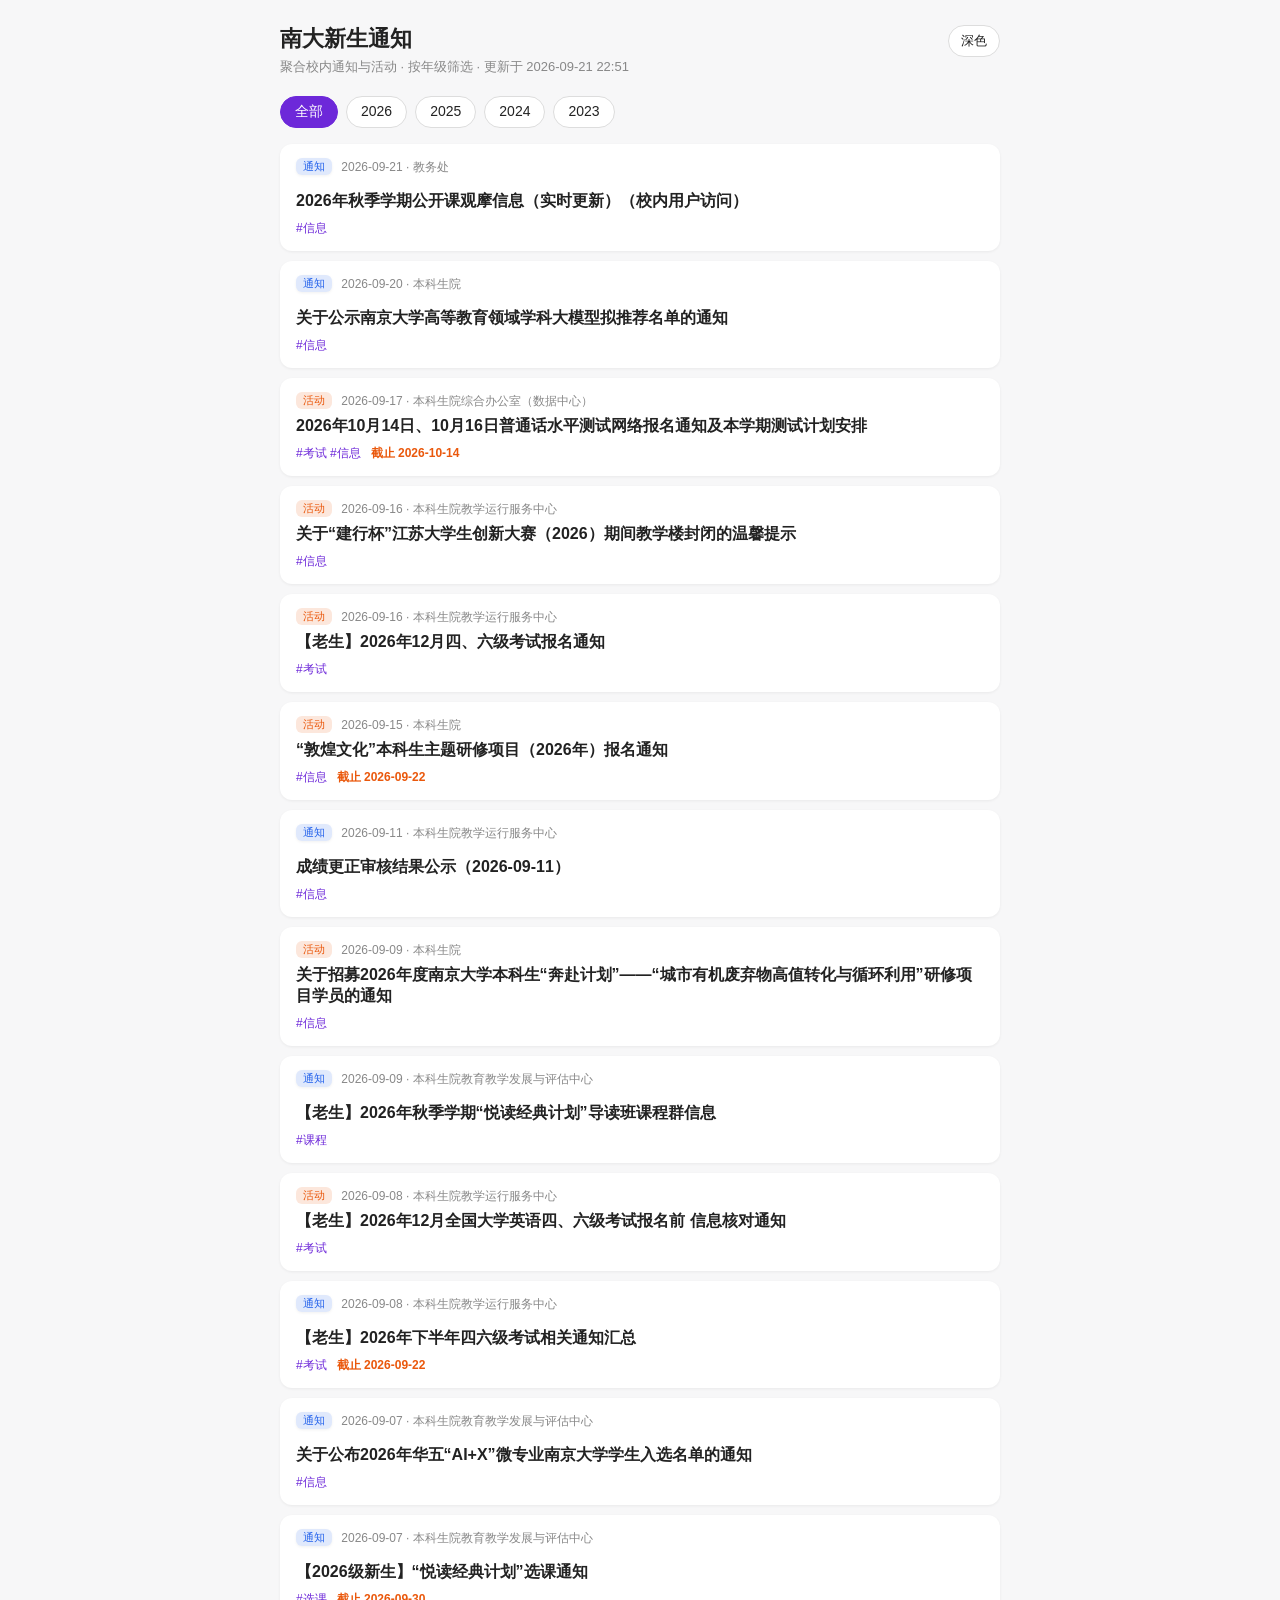
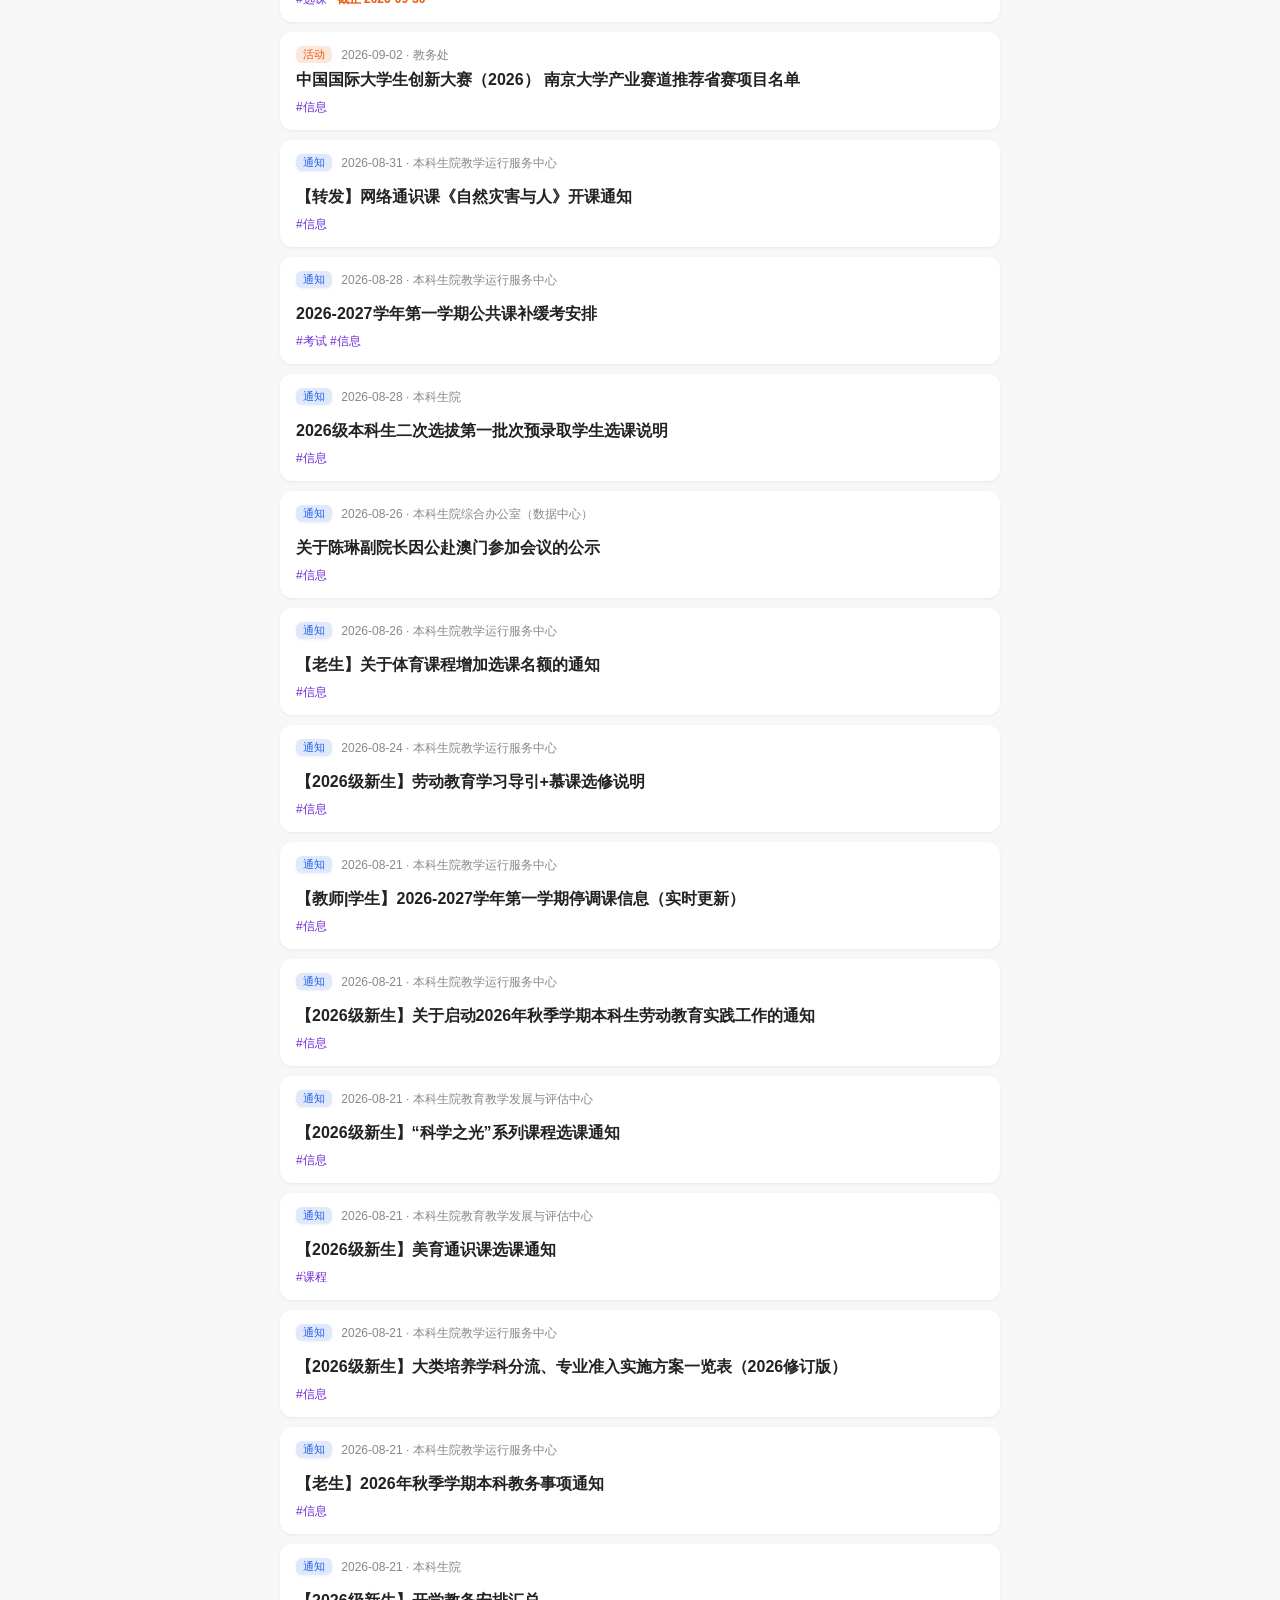
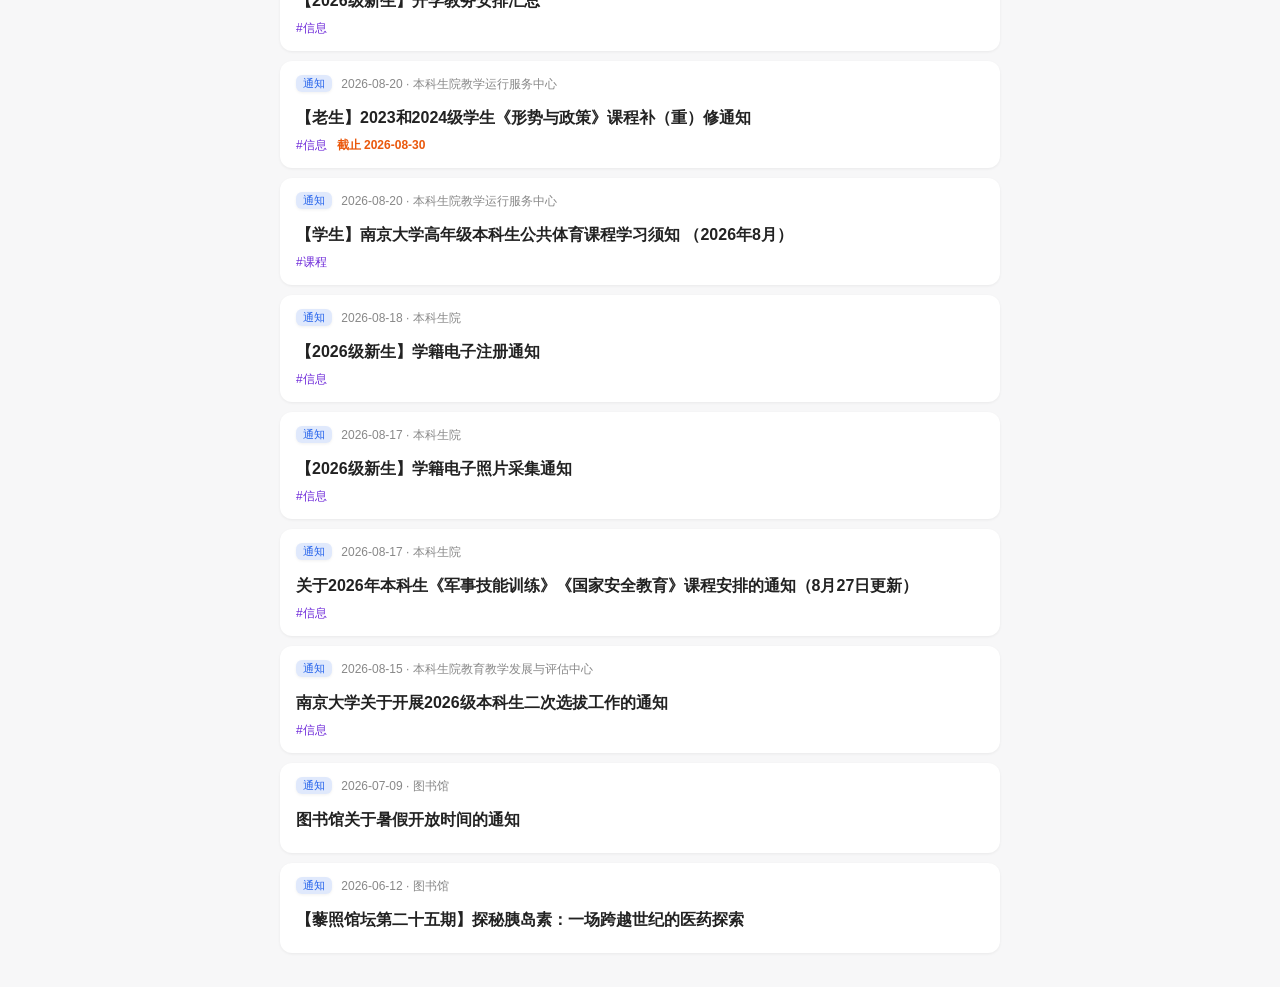
==== docs/index.html @ d95d595f "南大新生通知聚合站：爬虫 + 静态站 + GitHub Pages 自动部署" ====
<!DOCTYPE html>
<html lang="zh">
<head>
  <meta charset="utf-8">
  <meta name="viewport" content="width=device-width, initial-scale=1">
  <title>南大新生通知</title>
  <link rel="stylesheet" href="style.css">
  <script>
    (function () {
      var saved = localStorage.getItem("theme");
      var theme = saved || (window.matchMedia("(prefers-color-scheme: dark)").matches ? "dark" : "light");
      document.documentElement.dataset.theme = theme;
    })();
  </script>
</head>
<body>
  <div class="header">
    <h1>南大新生通知</h1>
    <button id="themeToggle">深色</button>
  </div>
  <div class="sub">聚合校内通知与活动 · 按年级筛选 · 更新于 2026-09-21 22:51</div>
  <div class="filters" id="filters"></div>
  <ul id="list"></ul>
  <script>
    var NOTICES = [{"id": 1, "title": "2026年秋季学期公开课观摩信息（实时更新）（校内用户访问）", "source": "教务处", "organizer": "教务处", "type": "通知", "date": "2026-09-21", "deadline": "", "grades": ["2026", "2025", "2024", "2023"], "tags": ["信息"], "url": "https://jw.nju.edu.cn/e2/d5/c26263a844501/page.htm", "summary": ""}, {"id": 2, "title": "关于公示南京大学高等教育领域学科大模型拟推荐名单的通知", "source": "教务处", "organizer": "本科生院", "type": "通知", "date": "2026-09-20", "deadline": "", "grades": ["2026", "2025", "2024", "2023"], "tags": ["信息"], "url": "https://jw.nju.edu.cn/e2/54/c26263a844372/page.htm", "summary": ""}, {"id": 3, "title": "2026年10月14日、10月16日普通话水平测试网络报名通知及本学期测试计划安排", "source": "教务处", "organizer": "本科生院综合办公室（数据中心）", "type": "活动", "date": "2026-09-17", "deadline": "2026-10-14", "grades": ["2026", "2025", "2024", "2023"], "tags": ["考试", "信息"], "url": "https://jw.nju.edu.cn/e1/84/c26263a844164/page.htm", "summary": ""}, {"id": 4, "title": "【老生】2026年12月四、六级考试报名通知", "source": "教务处", "organizer": "本科生院教学运行服务中心", "type": "活动", "date": "2026-09-16", "deadline": "", "grades": ["2025", "2024", "2023"], "tags": ["考试"], "url": "https://jw.nju.edu.cn/e1/0a/c26263a844042/page.htm", "summary": ""}, {"id": 5, "title": "关于“建行杯”江苏大学生创新大赛（2026）期间教学楼封闭的温馨提示", "source": "教务处", "organizer": "本科生院教学运行服务中心", "type": "活动", "date": "2026-09-16", "deadline": "", "grades": ["2026", "2025", "2024", "2023"], "tags": ["信息"], "url": "https://jw.nju.edu.cn/e1/03/c26263a844035/page.htm", "summary": ""}, {"id": 6, "title": "“敦煌文化”本科生主题研修项目（2026年）报名通知", "source": "教务处", "organizer": "本科生院", "type": "活动", "date": "2026-09-15", "deadline": "2026-09-22", "grades": ["2026", "2025", "2024", "2023"], "tags": ["信息"], "url": "https://jw.nju.edu.cn/e0/9b/c26263a843931/page.htm", "summary": ""}, {"id": 7, "title": "成绩更正审核结果公示（2026-09-11）", "source": "教务处", "organizer": "本科生院教学运行服务中心", "type": "通知", "date": "2026-09-11", "deadline": "", "grades": ["2026", "2025", "2024", "2023"], "tags": ["信息"], "url": "https://jw.nju.edu.cn/df/7f/c26263a843647/page.htm", "summary": ""}, {"id": 8, "title": "【老生】2026年秋季学期“悦读经典计划”导读班课程群信息", "source": "教务处", "organizer": "本科生院教育教学发展与评估中心", "type": "通知", "date": "2026-09-09", "deadline": "", "grades": ["2025", "2024", "2023"], "tags": ["课程"], "url": "https://jw.nju.edu.cn/de/30/c26263a843312/page.htm", "summary": ""}, {"id": 9, "title": "关于招募2026年度南京大学本科生“奔赴计划”——“城市有机废弃物高值转化与循环利用”研修项目学员的通知", "source": "教务处", "organizer": "本科生院", "type": "活动", "date": "2026-09-09", "deadline": "", "grades": ["2026", "2025", "2024", "2023"], "tags": ["信息"], "url": "https://jw.nju.edu.cn/de/fa/c26263a843514/page.htm", "summary": ""}, {"id": 10, "title": "【老生】2026年下半年四六级考试相关通知汇总", "source": "教务处", "organizer": "本科生院教学运行服务中心", "type": "通知", "date": "2026-09-08", "deadline": "2026-09-22", "grades": ["2025", "2024", "2023"], "tags": ["考试"], "url": "https://jw.nju.edu.cn/dd/d0/c26263a843216/page.htm", "summary": ""}, {"id": 11, "title": "【老生】2026年12月全国大学英语四、六级考试报名前  信息核对通知", "source": "教务处", "organizer": "本科生院教学运行服务中心", "type": "活动", "date": "2026-09-08", "deadline": "", "grades": ["2025", "2024", "2023"], "tags": ["考试"], "url": "https://jw.nju.edu.cn/dd/cc/c26263a843212/page.htm", "summary": ""}, {"id": 12, "title": "【2026级新生】“悦读经典计划”选课通知", "source": "教务处", "organizer": "本科生院教育教学发展与评估中心", "type": "通知", "date": "2026-09-07", "deadline": "2026-09-30", "grades": ["2026"], "tags": ["选课"], "url": "https://jw.nju.edu.cn/dd/80/c26263a843136/page.htm", "summary": ""}, {"id": 13, "title": "关于公布2026年华五“AI+X”微专业南京大学学生入选名单的通知", "source": "教务处", "organizer": "本科生院教育教学发展与评估中心", "type": "通知", "date": "2026-09-07", "deadline": "", "grades": ["2026", "2025", "2024", "2023"], "tags": ["信息"], "url": "https://jw.nju.edu.cn/dd/74/c26263a843124/page.htm", "summary": ""}, {"id": 14, "title": "中国国际大学生创新大赛（2026） 南京大学产业赛道推荐省赛项目名单", "source": "教务处", "organizer": "教务处", "type": "活动", "date": "2026-09-02", "deadline": "", "grades": ["2026", "2025", "2024", "2023"], "tags": ["信息"], "url": "https://scit.nju.edu.cn/db/b9/c10916a842681/pagem.htm", "summary": ""}, {"id": 15, "title": "【转发】网络通识课《自然灾害与人》开课通知", "source": "教务处", "organizer": "本科生院教学运行服务中心", "type": "通知", "date": "2026-08-31", "deadline": "", "grades": ["2026", "2025", "2024", "2023"], "tags": ["信息"], "url": "https://jw.nju.edu.cn/db/74/c26263a842612/page.htm", "summary": ""}, {"id": 16, "title": "2026级本科生二次选拔第一批次预录取学生选课说明", "source": "教务处", "organizer": "本科生院", "type": "通知", "date": "2026-08-28", "deadline": "", "grades": ["2026"], "tags": ["信息"], "url": "https://jw.nju.edu.cn/da/7c/c26263a842364/page.htm", "summary": ""}, {"id": 17, "title": "2026-2027学年第一学期公共课补缓考安排", "source": "教务处", "organizer": "本科生院教学运行服务中心", "type": "通知", "date": "2026-08-28", "deadline": "", "grades": ["2026", "2025", "2024", "2023"], "tags": ["考试", "信息"], "url": "https://jw.nju.edu.cn/da/6e/c26263a842350/page.htm", "summary": ""}, {"id": 18, "title": "【老生】关于体育课程增加选课名额的通知", "source": "教务处", "organizer": "本科生院教学运行服务中心", "type": "通知", "date": "2026-08-26", "deadline": "", "grades": ["2025", "2024", "2023"], "tags": ["信息"], "url": "https://jw.nju.edu.cn/d9/34/c26263a842036/page.htm", "summary": ""}, {"id": 19, "title": "关于陈琳副院长因公赴澳门参加会议的公示", "source": "教务处", "organizer": "本科生院综合办公室（数据中心）", "type": "通知", "date": "2026-08-26", "deadline": "", "grades": ["2026", "2025", "2024", "2023"], "tags": ["信息"], "url": "https://jw.nju.edu.cn/d9/0c/c26263a841996/page.htm", "summary": ""}, {"id": 20, "title": "【2026级新生】劳动教育学习导引+慕课选修说明", "source": "教务处", "organizer": "本科生院教学运行服务中心", "type": "通知", "date": "2026-08-24", "deadline": "", "grades": ["2026"], "tags": ["信息"], "url": "https://jw.nju.edu.cn/d8/13/c26263a841747/page.htm", "summary": ""}, {"id": 21, "title": "【2026级新生】开学教务安排汇总", "source": "教务处", "organizer": "本科生院", "type": "通知", "date": "2026-08-21", "deadline": "", "grades": ["2026"], "tags": ["信息"], "url": "https://jw.nju.edu.cn/d7/c4/c26263a841668/page.htm", "summary": ""}, {"id": 22, "title": "【老生】2026年秋季学期本科教务事项通知", "source": "教务处", "organizer": "本科生院教学运行服务中心", "type": "通知", "date": "2026-08-21", "deadline": "", "grades": ["2025", "2024", "2023"], "tags": ["信息"], "url": "https://jw.nju.edu.cn/d7/6f/c26263a841583/page.htm", "summary": ""}, {"id": 23, "title": "【2026级新生】大类培养学科分流、专业准入实施方案一览表（2026修订版）", "source": "教务处", "organizer": "本科生院教学运行服务中心", "type": "通知", "date": "2026-08-21", "deadline": "", "grades": ["2026"], "tags": ["信息"], "url": "https://jw.nju.edu.cn/d7/7c/c26263a841596/page.htm", "summary": ""}, {"id": 24, "title": "【2026级新生】美育通识课选课通知", "source": "教务处", "organizer": "本科生院教育教学发展与评估中心", "type": "通知", "date": "2026-08-21", "deadline": "", "grades": ["2026"], "tags": ["课程"], "url": "https://jw.nju.edu.cn/d7/74/c26263a841588/page.htm", "summary": ""}, {"id": 25, "title": "【2026级新生】“科学之光”系列课程选课通知", "source": "教务处", "organizer": "本科生院教育教学发展与评估中心", "type": "通知", "date": "2026-08-21", "deadline": "", "grades": ["2026"], "tags": ["信息"], "url": "https://jw.nju.edu.cn/d7/70/c26263a841584/page.htm", "summary": ""}, {"id": 26, "title": "【2026级新生】关于启动2026年秋季学期本科生劳动教育实践工作的通知", "source": "教务处", "organizer": "本科生院教学运行服务中心", "type": "通知", "date": "2026-08-21", "deadline": "", "grades": ["2026"], "tags": ["信息"], "url": "https://jw.nju.edu.cn/d7/6d/c26263a841581/page.htm", "summary": ""}, {"id": 27, "title": "【教师|学生】2026-2027学年第一学期停调课信息（实时更新）", "source": "教务处", "organizer": "本科生院教学运行服务中心", "type": "通知", "date": "2026-08-21", "deadline": "", "grades": ["2026", "2025", "2024", "2023"], "tags": ["信息"], "url": "https://jw.nju.edu.cn/d7/6c/c26263a841580/page.htm", "summary": ""}, {"id": 28, "title": "【学生】南京大学高年级本科生公共体育课程学习须知  （2026年8月）", "source": "教务处", "organizer": "本科生院教学运行服务中心", "type": "通知", "date": "2026-08-20", "deadline": "", "grades": ["2026", "2025", "2024", "2023"], "tags": ["课程"], "url": "https://jw.nju.edu.cn/d6/c4/c26263a841412/page.htm", "summary": ""}, {"id": 29, "title": "【老生】2023和2024级学生《形势与政策》课程补（重）修通知", "source": "教务处", "organizer": "本科生院教学运行服务中心", "type": "通知", "date": "2026-08-20", "deadline": "2026-08-30", "grades": ["2025", "2024", "2023"], "tags": ["信息"], "url": "https://jw.nju.edu.cn/d6/bf/c26263a841407/page.htm", "summary": ""}, {"id": 30, "title": "【2026级新生】学籍电子注册通知", "source": "教务处", "organizer": "本科生院", "type": "通知", "date": "2026-08-18", "deadline": "", "grades": ["2026"], "tags": ["信息"], "url": "https://jw.nju.edu.cn/d6/2e/c26263a841262/page.htm", "summary": ""}, {"id": 31, "title": "关于2026年本科生《军事技能训练》《国家安全教育》课程安排的通知（8月27日更新）", "source": "教务处", "organizer": "本科生院", "type": "通知", "date": "2026-08-17", "deadline": "", "grades": ["2026", "2025", "2024", "2023"], "tags": ["信息"], "url": "https://jw.nju.edu.cn/d6/3c/c26263a841276/page.htm", "summary": ""}, {"id": 32, "title": "【2026级新生】学籍电子照片采集通知", "source": "教务处", "organizer": "本科生院", "type": "通知", "date": "2026-08-17", "deadline": "", "grades": ["2026"], "tags": ["信息"], "url": "https://jw.nju.edu.cn/d6/29/c26263a841257/page.htm", "summary": ""}, {"id": 33, "title": "南京大学关于开展2026级本科生二次选拔工作的通知", "source": "教务处", "organizer": "本科生院教育教学发展与评估中心", "type": "通知", "date": "2026-08-15", "deadline": "", "grades": ["2026"], "tags": ["信息"], "url": "https://jw.nju.edu.cn/d6/16/c26263a841238/page.htm", "summary": ""}, {"id": 34, "title": "图书馆关于暑假开放时间的通知", "source": "图书馆", "organizer": "图书馆", "type": "通知", "date": "2026-07-09", "deadline": "", "grades": ["2026", "2025", "2024", "2023"], "tags": [], "url": "https://lib.nju.edu.cn/info/1065/4326.htm", "summary": ""}, {"id": 35, "title": "【藜照馆坛第二十五期】探秘胰岛素：一场跨越世纪的医药探索", "source": "图书馆", "organizer": "图书馆", "type": "通知", "date": "2026-06-12", "deadline": "", "grades": ["2026", "2025", "2024", "2023"], "tags": [], "url": "https://lib.nju.edu.cn/info/1065/4314.htm", "summary": ""}];
    var GRADES = ["全部", "2026", "2025", "2024", "2023"];
    var TYPE_CLASS = { "活动": "activity", "通知": "notice" };
    var current = "全部";

    function esc(s) {
      return String(s).replace(/[&<>"]/g, function (c) {
        return { "&": "&amp;", "<": "&lt;", ">": "&gt;", '"': "&quot;" }[c];
      });
    }

    function render() {
      var list = document.getElementById("list");
      var items = NOTICES.filter(function (n) {
        return current === "全部" || n.grades.indexOf(current) !== -1;
      });
      items.sort(function (a, b) { return a.date < b.date ? 1 : -1; });
      if (!items.length) {
        list.innerHTML = '<div class="empty">这个年级暂时没有通知</div>';
        return;
      }
      list.innerHTML = items.map(function (n) {
        var tags = n.tags.map(function (t) { return "#" + esc(t); }).join(" ");
        var cls = TYPE_CLASS[n.type] || "notice";
        var deadline = n.deadline ? '<span class="deadline">截止 ' + esc(n.deadline) + "</span>" : "";
        return '<li class="notice">'
          + '<div class="meta"><span class="badge ' + cls + '">' + esc(n.type) + "</span> "
          + esc(n.date) + " · " + esc(n.organizer || n.source) + "</div>"
          + '<a class="title" href="' + esc(n.url) + '" target="_blank">' + esc(n.title) + "</a>"
          + '<div class="tags">' + tags + deadline + "</div>"
          + "</li>";
      }).join("");
    }

    function renderFilters() {
      var box = document.getElementById("filters");
      box.innerHTML = GRADES.map(function (g) {
        return '<a class="' + (g === current ? "active" : "") + '" data-grade="' + g + '" href="javascript:;">' + g + "</a>";
      }).join("");
      box.querySelectorAll("a").forEach(function (a) {
        a.addEventListener("click", function () {
          current = a.dataset.grade;
          renderFilters();
          render();
        });
      });
    }

    var btn = document.getElementById("themeToggle");
    function refreshBtn() {
      btn.textContent = document.documentElement.dataset.theme === "dark" ? "浅色" : "深色";
    }
    refreshBtn();
    btn.addEventListener("click", function () {
      var next = document.documentElement.dataset.theme === "dark" ? "light" : "dark";
      document.documentElement.dataset.theme = next;
      localStorage.setItem("theme", next);
      refreshBtn();
    });

    renderFilters();
    render();
  </script>
</body>
</html>
---- docs/style.css ----
:root {
  --bg: #f7f7f8;
  --card: #ffffff;
  --text: #222222;
  --muted: #888888;
  --border: #dddddd;
  --accent: #6d28d9;
  --accent-text: #ffffff;
  --shadow: rgba(0, 0, 0, 0.06);
}

:root[data-theme="dark"] {
  --bg: #121216;
  --card: #1e1e24;
  --text: #e8e8ea;
  --muted: #9a9aa2;
  --border: #33333c;
  --accent: #a78bfa;
  --accent-text: #1a1a1f;
  --shadow: rgba(0, 0, 0, 0.4);
}

body {
  font-family: -apple-system, "PingFang SC", "Microsoft YaHei", sans-serif;
  max-width: 720px;
  margin: 0 auto;
  padding: 24px 16px;
  color: var(--text);
  background: var(--bg);
  transition: background 0.2s, color 0.2s;
}

.header {
  display: flex;
  align-items: center;
  justify-content: space-between;
}

h1 {
  font-size: 22px;
  margin: 0 0 4px;
}

.actions {
  display: flex;
  gap: 8px;
  align-items: center;
}

#themeToggle,
.btn {
  cursor: pointer;
  font-size: 13px;
  padding: 6px 12px;
  border-radius: 999px;
  border: 1px solid var(--border);
  background: var(--card);
  color: var(--text);
  text-decoration: none;
}

#themeToggle:hover,
.btn:hover {
  border-color: var(--accent);
  color: var(--accent);
}

.banner {
  background: rgba(109, 40, 217, 0.1);
  color: var(--accent);
  border-radius: 10px;
  padding: 10px 14px;
  font-size: 13px;
  margin-bottom: 14px;
}

.sub {
  color: var(--muted);
  font-size: 13px;
  margin-bottom: 20px;
}

.filters {
  display: flex;
  gap: 8px;
  margin-bottom: 16px;
}

.filters a {
  padding: 6px 14px;
  border-radius: 999px;
  background: var(--card);
  border: 1px solid var(--border);
  color: var(--text);
  text-decoration: none;
  font-size: 14px;
}

.filters a.active {
  background: var(--accent);
  border-color: var(--accent);
  color: var(--accent-text);
}

ul {
  list-style: none;
  padding: 0;
  margin: 0;
}

.notice {
  background: var(--card);
  border-radius: 12px;
  padding: 14px 16px;
  margin-bottom: 10px;
  box-shadow: 0 1px 3px var(--shadow);
}

.meta {
  font-size: 12px;
  color: var(--muted);
  margin-bottom: 6px;
}

.title {
  font-size: 16px;
  color: var(--text);
  text-decoration: none;
  font-weight: 600;
}

.title:hover {
  color: var(--accent);
}

.badge {
  display: inline-block;
  font-size: 11px;
  padding: 1px 7px;
  border-radius: 6px;
  margin-right: 6px;
  vertical-align: 1px;
}
.badge.activity {
  background: rgba(234, 88, 12, 0.14);
  color: #ea580c;
}
.badge.notice {
  background: rgba(37, 99, 235, 0.14);
  color: #2563eb;
}

.tags {
  margin-top: 8px;
  font-size: 12px;
  color: var(--accent);
}

.deadline {
  margin-left: 10px;
  font-size: 12px;
  color: #ea580c;
  font-weight: 600;
}

.empty {
  color: var(--muted);
  text-align: center;
  padding: 40px 0;
}
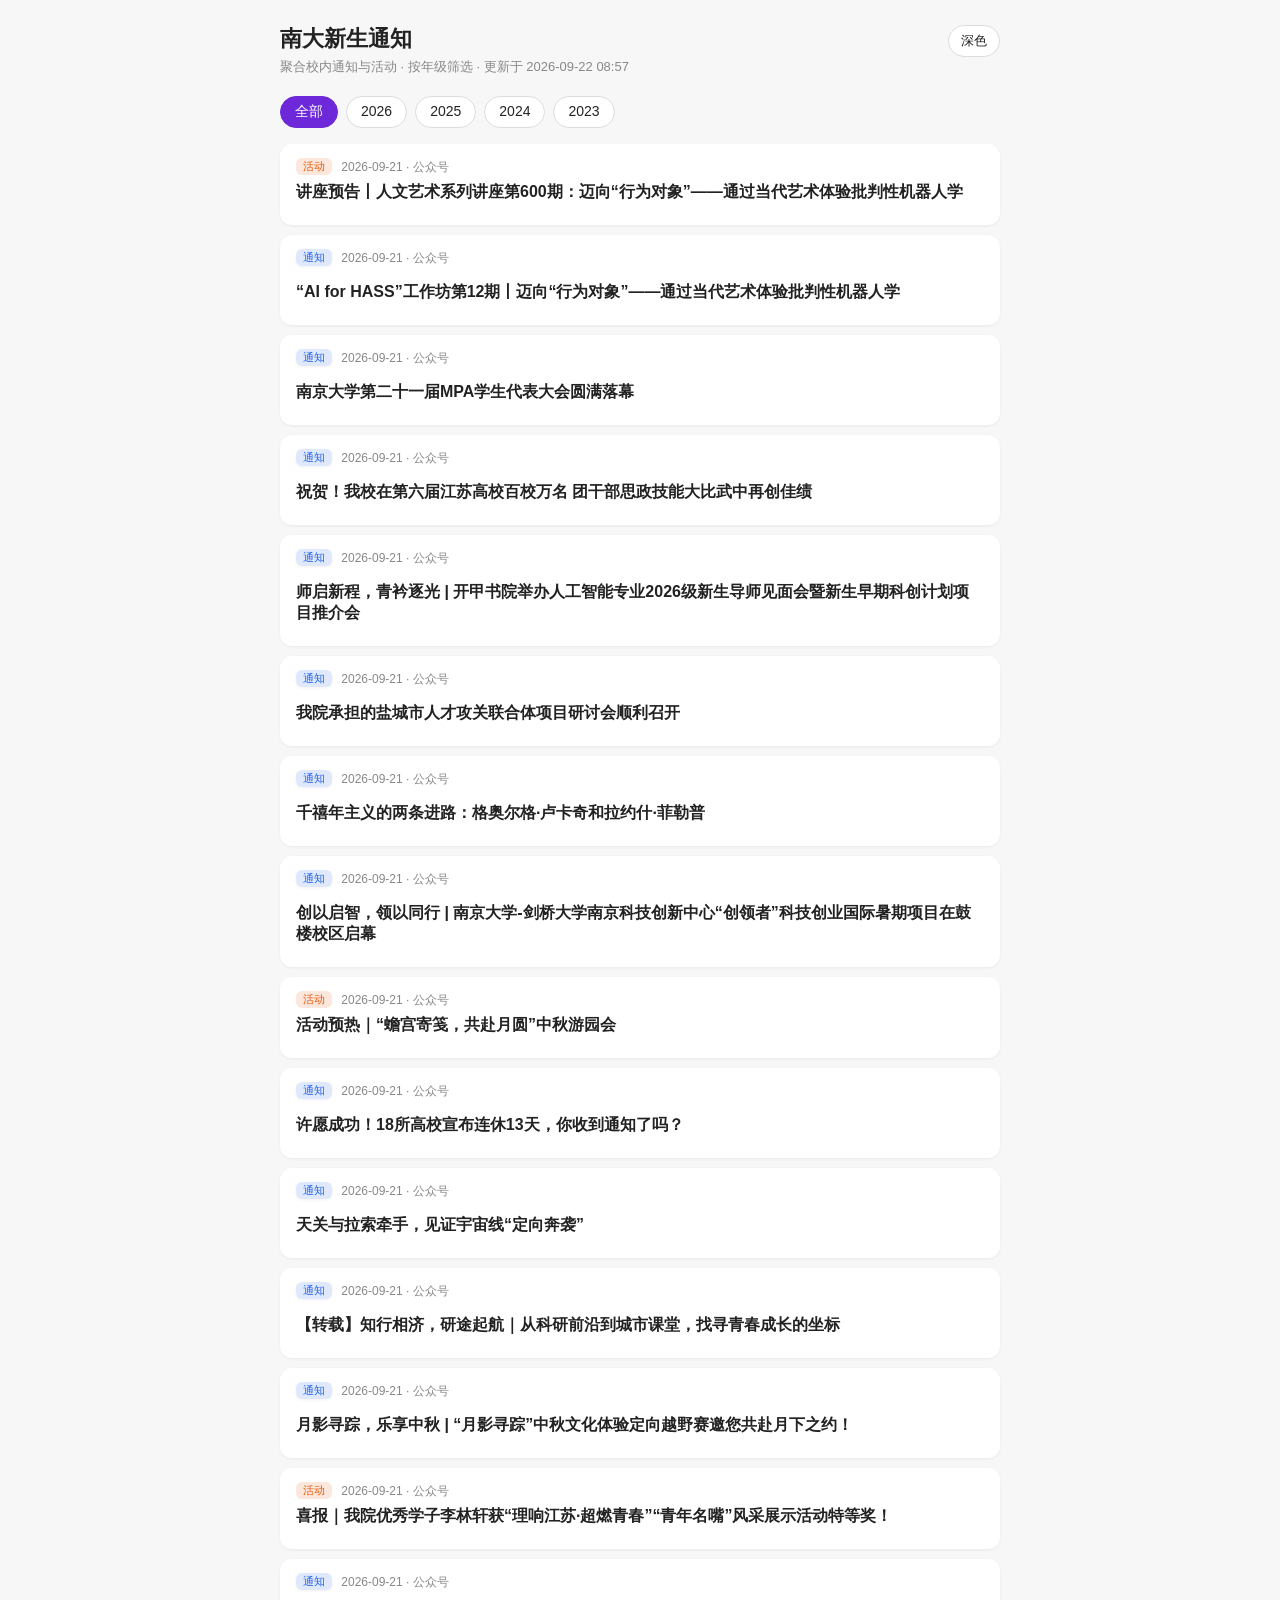
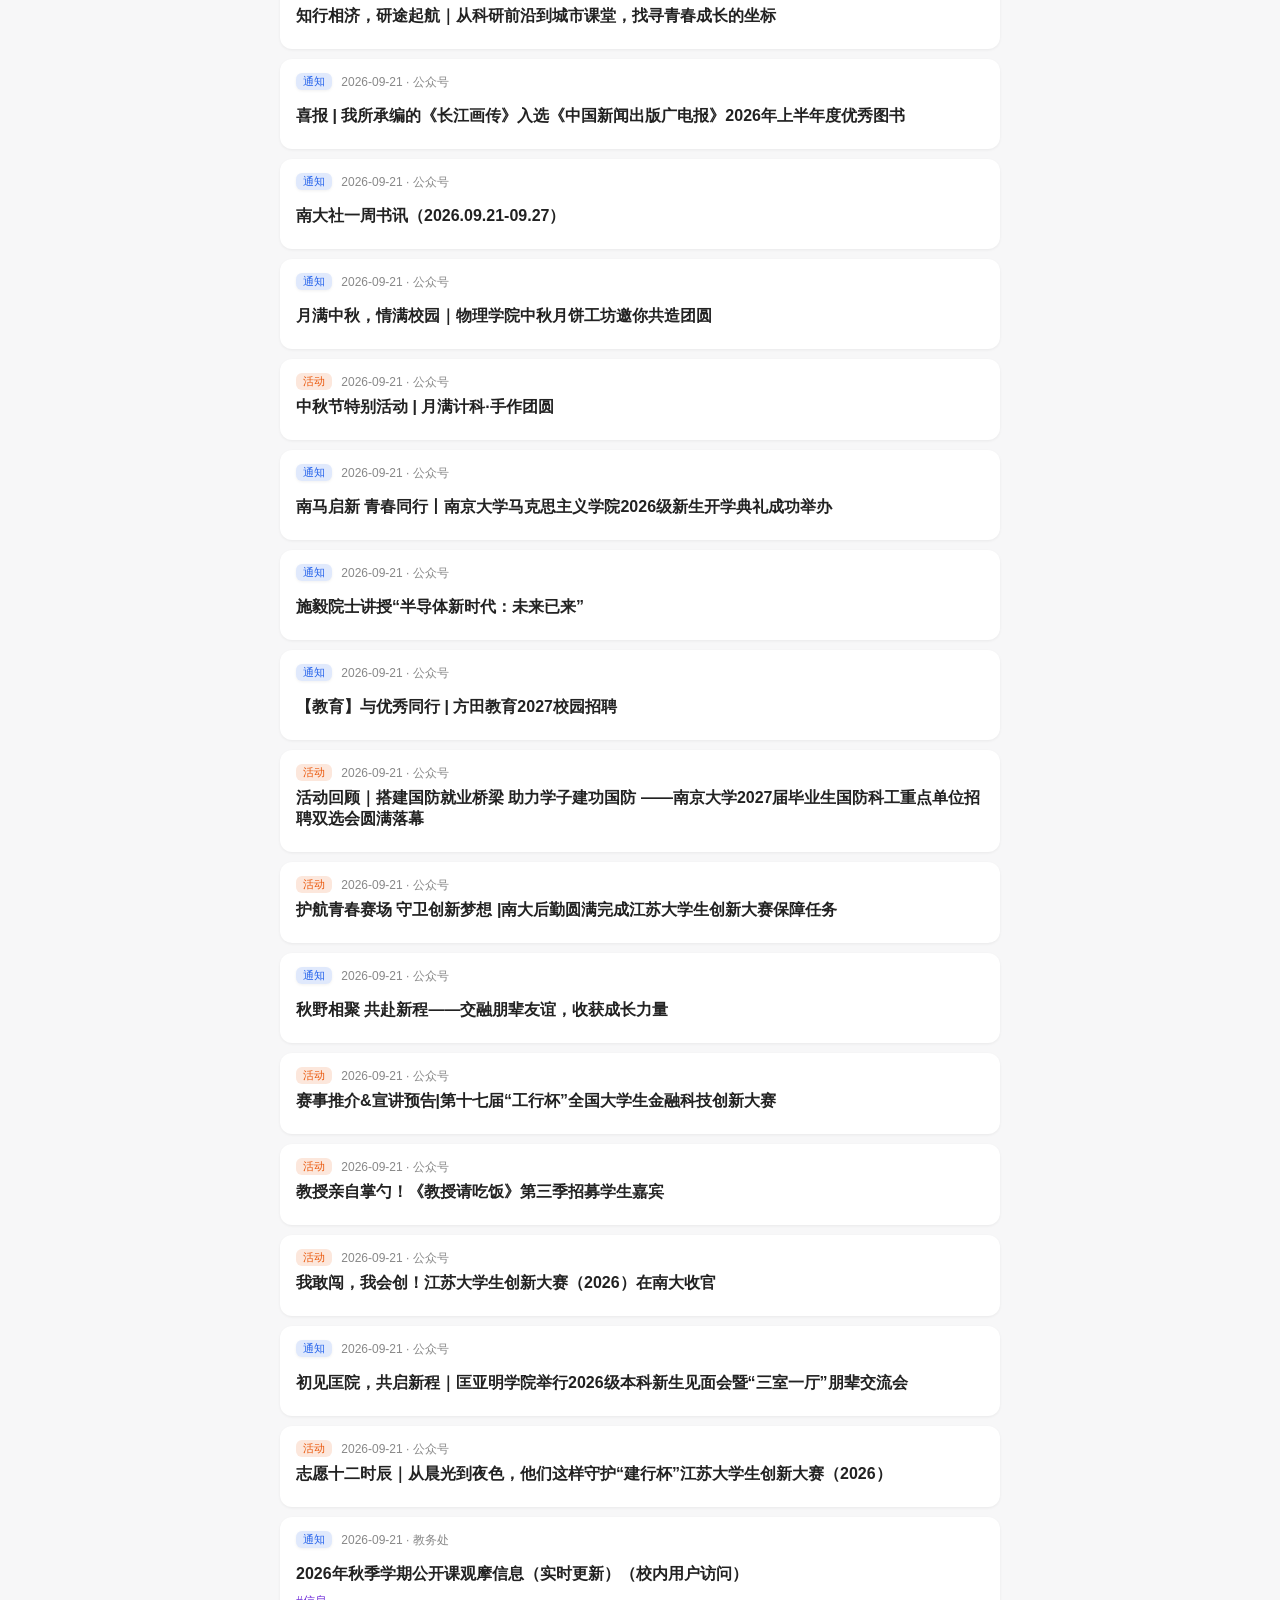
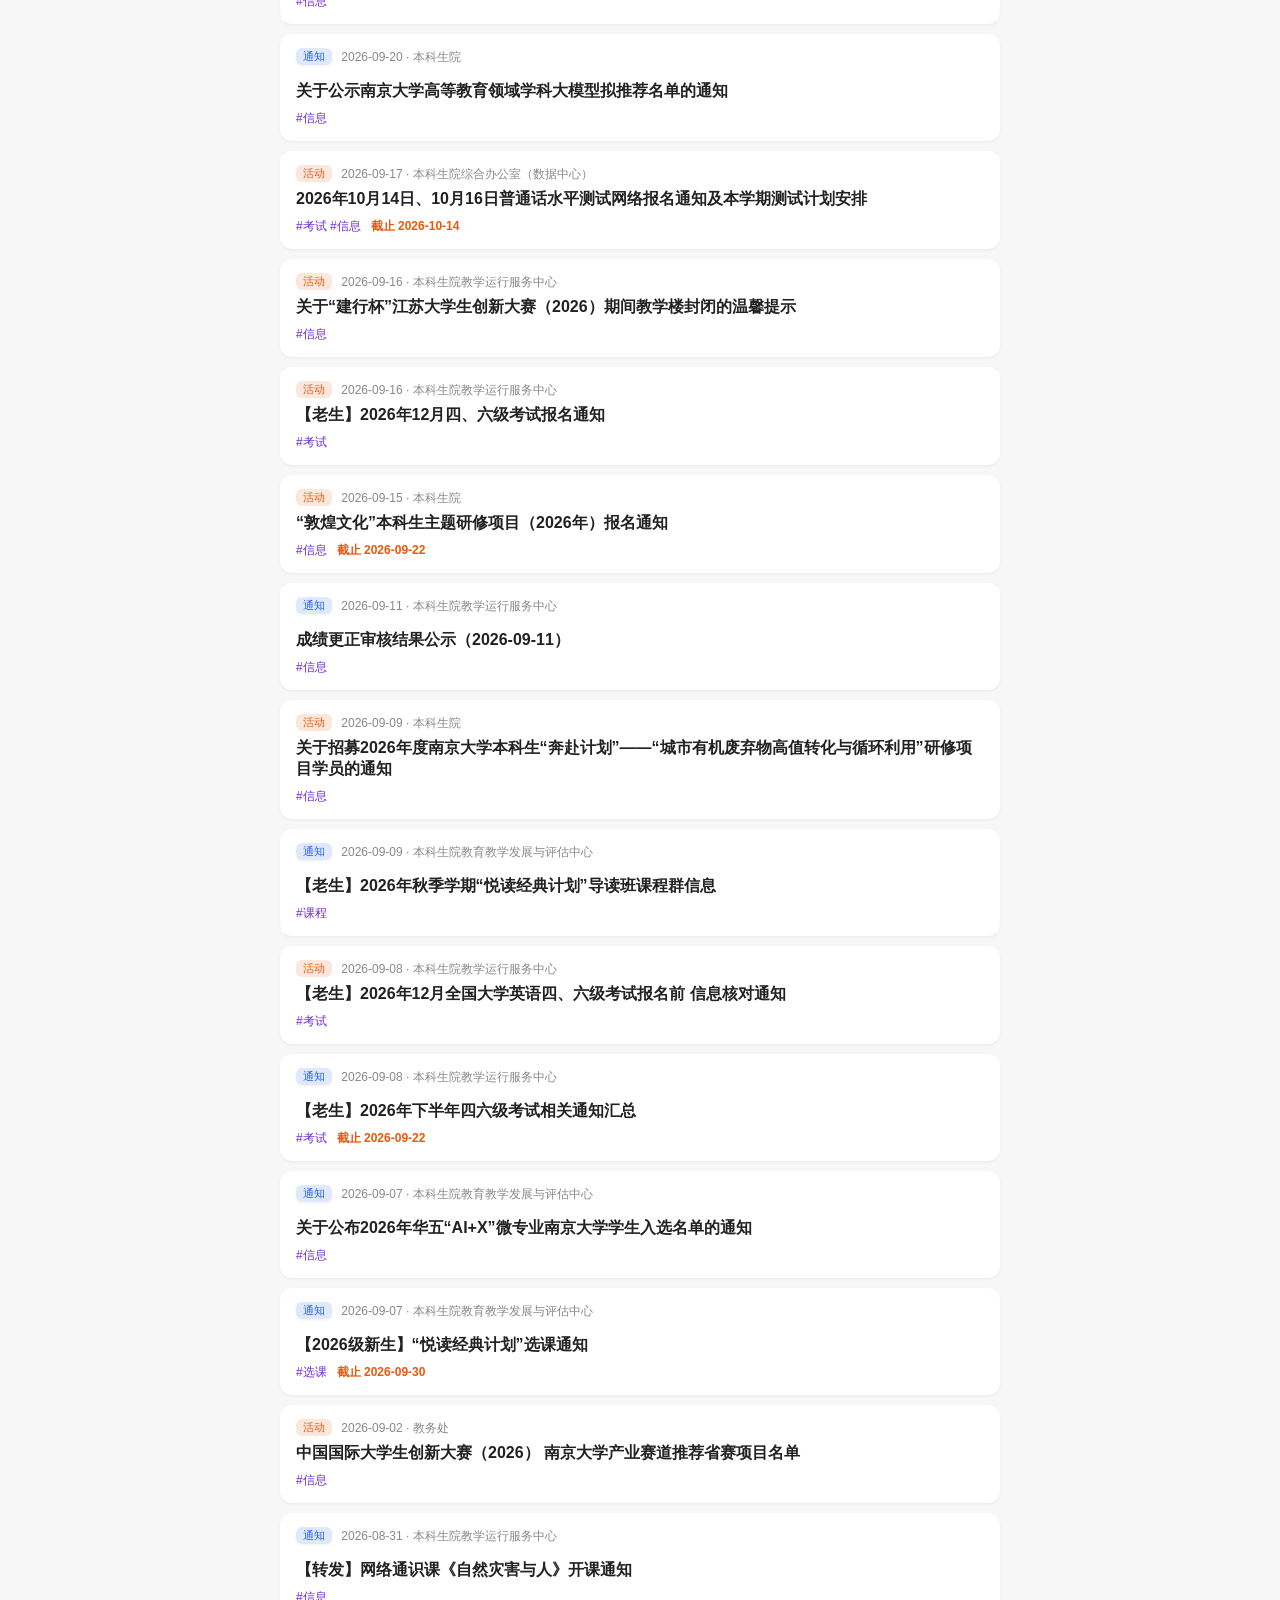
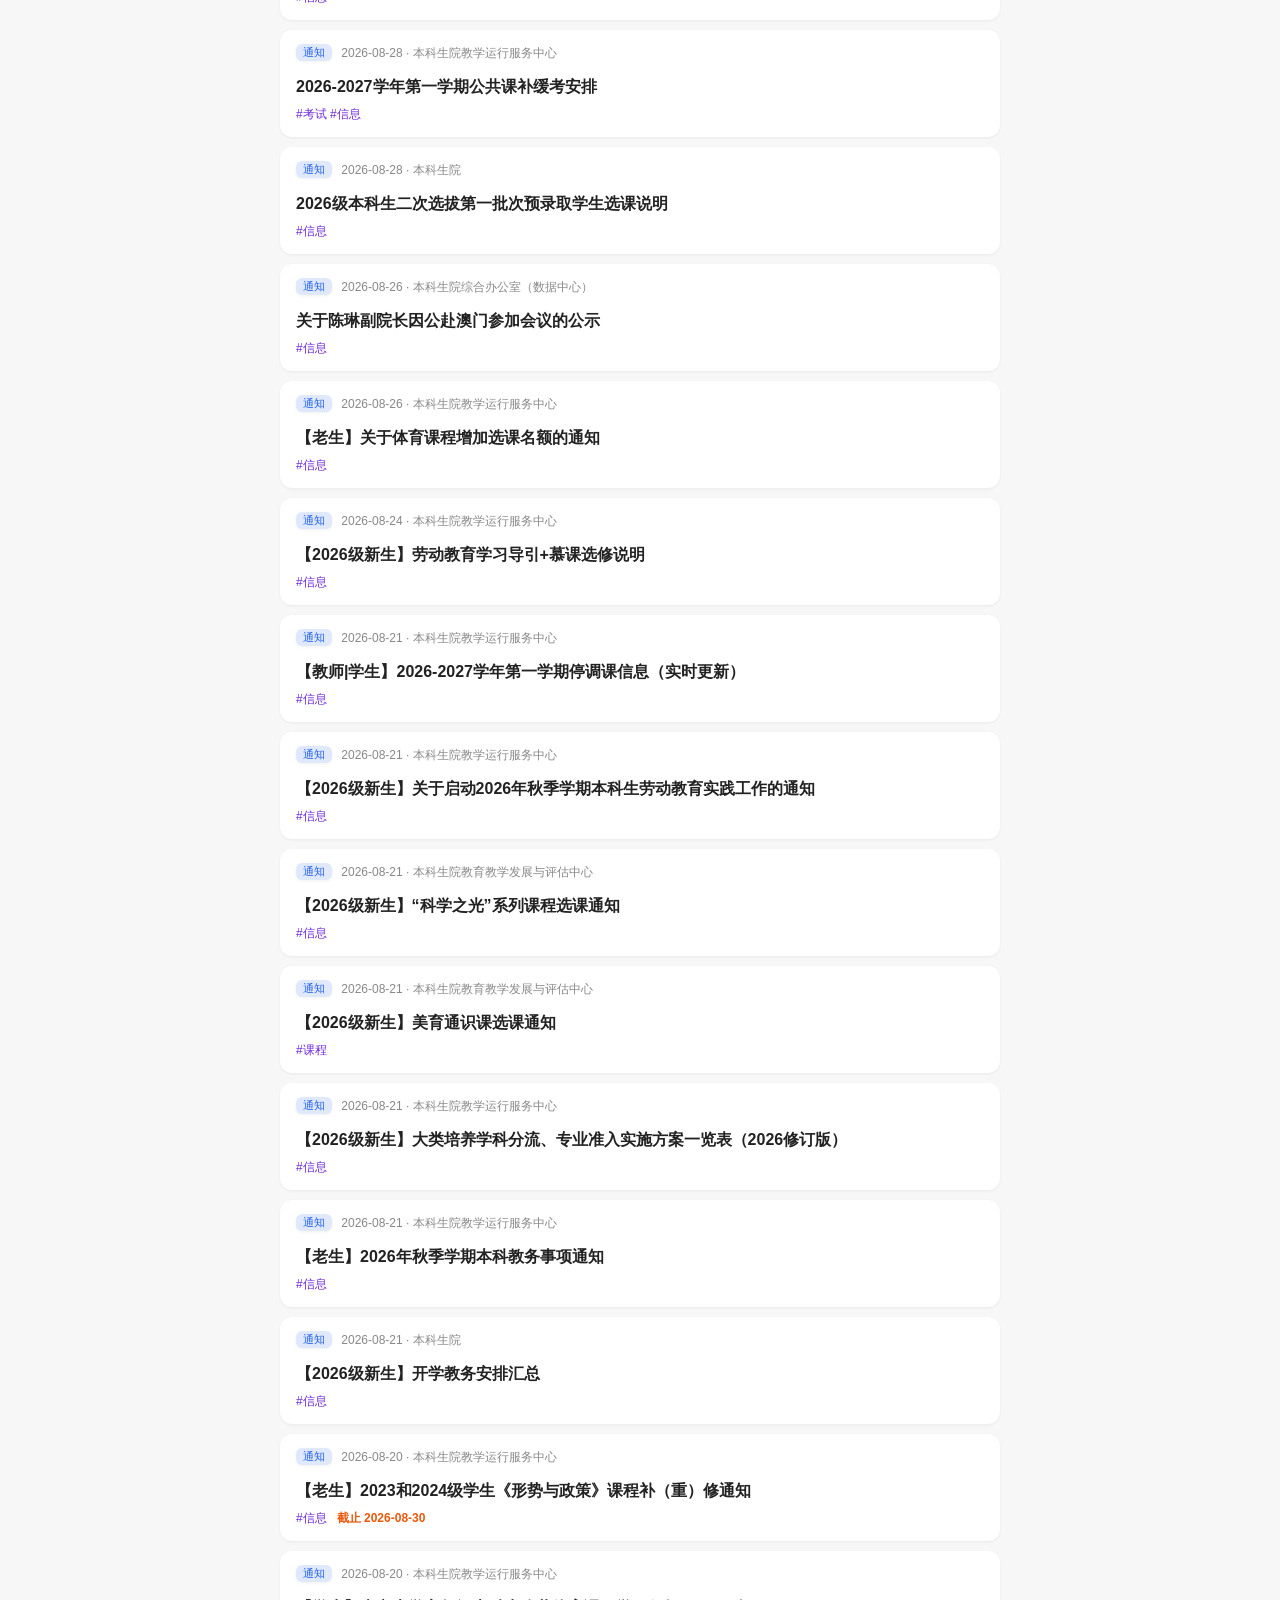
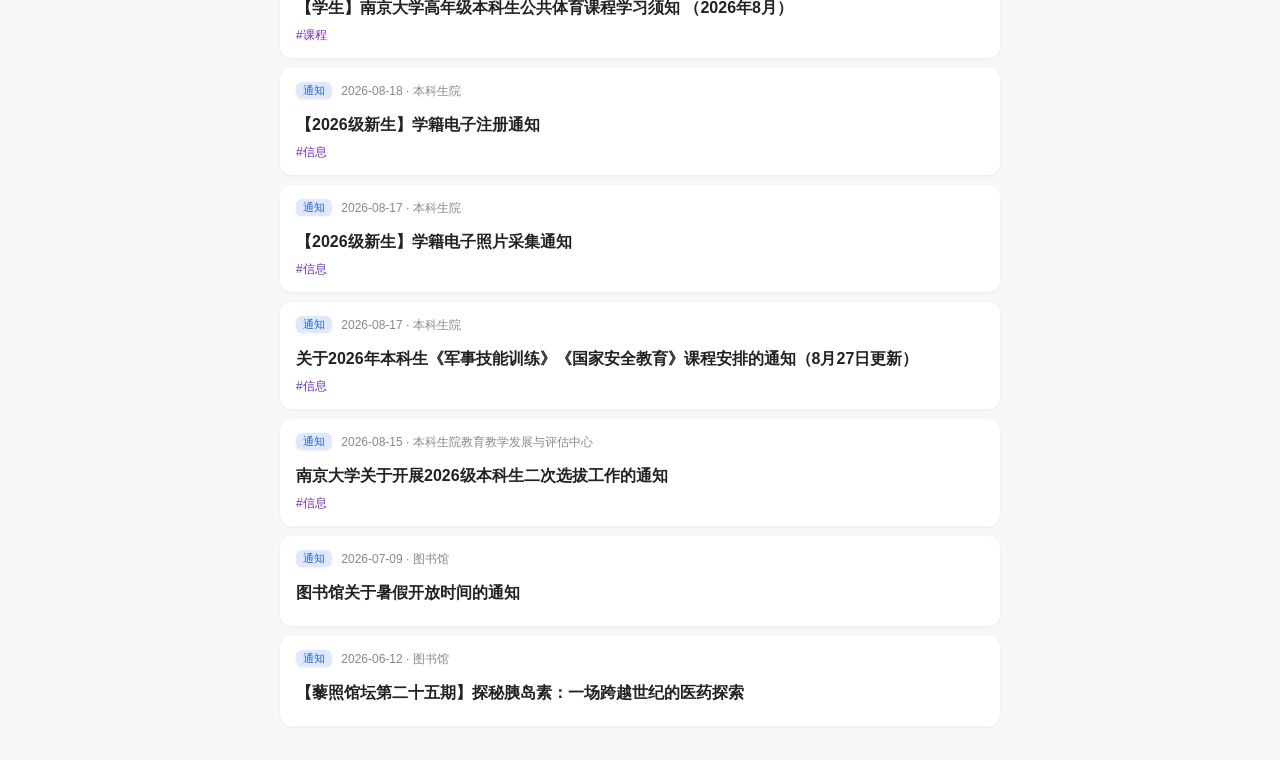
==== commit ab59e4ac: "混合方案：公众号数据本地抓取(werss)+提交，CI 合并发布；抽出 store 模块" ====
--- a/docs/index.html
+++ b/docs/index.html
@@ -18,11 +18,11 @@
     <h1>南大新生通知</h1>
     <button id="themeToggle">深色</button>
   </div>
-  <div class="sub">聚合校内通知与活动 · 按年级筛选 · 更新于 2026-09-21 22:51</div>
+  <div class="sub">聚合校内通知与活动 · 按年级筛选 · 更新于 2026-09-22 08:57</div>
   <div class="filters" id="filters"></div>
   <ul id="list"></ul>
   <script>
-    var NOTICES = [{"id": 1, "title": "2026年秋季学期公开课观摩信息（实时更新）（校内用户访问）", "source": "教务处", "organizer": "教务处", "type": "通知", "date": "2026-09-21", "deadline": "", "grades": ["2026", "2025", "2024", "2023"], "tags": ["信息"], "url": "https://jw.nju.edu.cn/e2/d5/c26263a844501/page.htm", "summary": ""}, {"id": 2, "title": "关于公示南京大学高等教育领域学科大模型拟推荐名单的通知", "source": "教务处", "organizer": "本科生院", "type": "通知", "date": "2026-09-20", "deadline": "", "grades": ["2026", "2025", "2024", "2023"], "tags": ["信息"], "url": "https://jw.nju.edu.cn/e2/54/c26263a844372/page.htm", "summary": ""}, {"id": 3, "title": "2026年10月14日、10月16日普通话水平测试网络报名通知及本学期测试计划安排", "source": "教务处", "organizer": "本科生院综合办公室（数据中心）", "type": "活动", "date": "2026-09-17", "deadline": "2026-10-14", "grades": ["2026", "2025", "2024", "2023"], "tags": ["考试", "信息"], "url": "https://jw.nju.edu.cn/e1/84/c26263a844164/page.htm", "summary": ""}, {"id": 4, "title": "【老生】2026年12月四、六级考试报名通知", "source": "教务处", "organizer": "本科生院教学运行服务中心", "type": "活动", "date": "2026-09-16", "deadline": "", "grades": ["2025", "2024", "2023"], "tags": ["考试"], "url": "https://jw.nju.edu.cn/e1/0a/c26263a844042/page.htm", "summary": ""}, {"id": 5, "title": "关于“建行杯”江苏大学生创新大赛（2026）期间教学楼封闭的温馨提示", "source": "教务处", "organizer": "本科生院教学运行服务中心", "type": "活动", "date": "2026-09-16", "deadline": "", "grades": ["2026", "2025", "2024", "2023"], "tags": ["信息"], "url": "https://jw.nju.edu.cn/e1/03/c26263a844035/page.htm", "summary": ""}, {"id": 6, "title": "“敦煌文化”本科生主题研修项目（2026年）报名通知", "source": "教务处", "organizer": "本科生院", "type": "活动", "date": "2026-09-15", "deadline": "2026-09-22", "grades": ["2026", "2025", "2024", "2023"], "tags": ["信息"], "url": "https://jw.nju.edu.cn/e0/9b/c26263a843931/page.htm", "summary": ""}, {"id": 7, "title": "成绩更正审核结果公示（2026-09-11）", "source": "教务处", "organizer": "本科生院教学运行服务中心", "type": "通知", "date": "2026-09-11", "deadline": "", "grades": ["2026", "2025", "2024", "2023"], "tags": ["信息"], "url": "https://jw.nju.edu.cn/df/7f/c26263a843647/page.htm", "summary": ""}, {"id": 8, "title": "【老生】2026年秋季学期“悦读经典计划”导读班课程群信息", "source": "教务处", "organizer": "本科生院教育教学发展与评估中心", "type": "通知", "date": "2026-09-09", "deadline": "", "grades": ["2025", "2024", "2023"], "tags": ["课程"], "url": "https://jw.nju.edu.cn/de/30/c26263a843312/page.htm", "summary": ""}, {"id": 9, "title": "关于招募2026年度南京大学本科生“奔赴计划”——“城市有机废弃物高值转化与循环利用”研修项目学员的通知", "source": "教务处", "organizer": "本科生院", "type": "活动", "date": "2026-09-09", "deadline": "", "grades": ["2026", "2025", "2024", "2023"], "tags": ["信息"], "url": "https://jw.nju.edu.cn/de/fa/c26263a843514/page.htm", "summary": ""}, {"id": 10, "title": "【老生】2026年下半年四六级考试相关通知汇总", "source": "教务处", "organizer": "本科生院教学运行服务中心", "type": "通知", "date": "2026-09-08", "deadline": "2026-09-22", "grades": ["2025", "2024", "2023"], "tags": ["考试"], "url": "https://jw.nju.edu.cn/dd/d0/c26263a843216/page.htm", "summary": ""}, {"id": 11, "title": "【老生】2026年12月全国大学英语四、六级考试报名前  信息核对通知", "source": "教务处", "organizer": "本科生院教学运行服务中心", "type": "活动", "date": "2026-09-08", "deadline": "", "grades": ["2025", "2024", "2023"], "tags": ["考试"], "url": "https://jw.nju.edu.cn/dd/cc/c26263a843212/page.htm", "summary": ""}, {"id": 12, "title": "【2026级新生】“悦读经典计划”选课通知", "source": "教务处", "organizer": "本科生院教育教学发展与评估中心", "type": "通知", "date": "2026-09-07", "deadline": "2026-09-30", "grades": ["2026"], "tags": ["选课"], "url": "https://jw.nju.edu.cn/dd/80/c26263a843136/page.htm", "summary": ""}, {"id": 13, "title": "关于公布2026年华五“AI+X”微专业南京大学学生入选名单的通知", "source": "教务处", "organizer": "本科生院教育教学发展与评估中心", "type": "通知", "date": "2026-09-07", "deadline": "", "grades": ["2026", "2025", "2024", "2023"], "tags": ["信息"], "url": "https://jw.nju.edu.cn/dd/74/c26263a843124/page.htm", "summary": ""}, {"id": 14, "title": "中国国际大学生创新大赛（2026） 南京大学产业赛道推荐省赛项目名单", "source": "教务处", "organizer": "教务处", "type": "活动", "date": "2026-09-02", "deadline": "", "grades": ["2026", "2025", "2024", "2023"], "tags": ["信息"], "url": "https://scit.nju.edu.cn/db/b9/c10916a842681/pagem.htm", "summary": ""}, {"id": 15, "title": "【转发】网络通识课《自然灾害与人》开课通知", "source": "教务处", "organizer": "本科生院教学运行服务中心", "type": "通知", "date": "2026-08-31", "deadline": "", "grades": ["2026", "2025", "2024", "2023"], "tags": ["信息"], "url": "https://jw.nju.edu.cn/db/74/c26263a842612/page.htm", "summary": ""}, {"id": 16, "title": "2026级本科生二次选拔第一批次预录取学生选课说明", "source": "教务处", "organizer": "本科生院", "type": "通知", "date": "2026-08-28", "deadline": "", "grades": ["2026"], "tags": ["信息"], "url": "https://jw.nju.edu.cn/da/7c/c26263a842364/page.htm", "summary": ""}, {"id": 17, "title": "2026-2027学年第一学期公共课补缓考安排", "source": "教务处", "organizer": "本科生院教学运行服务中心", "type": "通知", "date": "2026-08-28", "deadline": "", "grades": ["2026", "2025", "2024", "2023"], "tags": ["考试", "信息"], "url": "https://jw.nju.edu.cn/da/6e/c26263a842350/page.htm", "summary": ""}, {"id": 18, "title": "【老生】关于体育课程增加选课名额的通知", "source": "教务处", "organizer": "本科生院教学运行服务中心", "type": "通知", "date": "2026-08-26", "deadline": "", "grades": ["2025", "2024", "2023"], "tags": ["信息"], "url": "https://jw.nju.edu.cn/d9/34/c26263a842036/page.htm", "summary": ""}, {"id": 19, "title": "关于陈琳副院长因公赴澳门参加会议的公示", "source": "教务处", "organizer": "本科生院综合办公室（数据中心）", "type": "通知", "date": "2026-08-26", "deadline": "", "grades": ["2026", "2025", "2024", "2023"], "tags": ["信息"], "url": "https://jw.nju.edu.cn/d9/0c/c26263a841996/page.htm", "summary": ""}, {"id": 20, "title": "【2026级新生】劳动教育学习导引+慕课选修说明", "source": "教务处", "organizer": "本科生院教学运行服务中心", "type": "通知", "date": "2026-08-24", "deadline": "", "grades": ["2026"], "tags": ["信息"], "url": "https://jw.nju.edu.cn/d8/13/c26263a841747/page.htm", "summary": ""}, {"id": 21, "title": "【2026级新生】开学教务安排汇总", "source": "教务处", "organizer": "本科生院", "type": "通知", "date": "2026-08-21", "deadline": "", "grades": ["2026"], "tags": ["信息"], "url": "https://jw.nju.edu.cn/d7/c4/c26263a841668/page.htm", "summary": ""}, {"id": 22, "title": "【老生】2026年秋季学期本科教务事项通知", "source": "教务处", "organizer": "本科生院教学运行服务中心", "type": "通知", "date": "2026-08-21", "deadline": "", "grades": ["2025", "2024", "2023"], "tags": ["信息"], "url": "https://jw.nju.edu.cn/d7/6f/c26263a841583/page.htm", "summary": ""}, {"id": 23, "title": "【2026级新生】大类培养学科分流、专业准入实施方案一览表（2026修订版）", "source": "教务处", "organizer": "本科生院教学运行服务中心", "type": "通知", "date": "2026-08-21", "deadline": "", "grades": ["2026"], "tags": ["信息"], "url": "https://jw.nju.edu.cn/d7/7c/c26263a841596/page.htm", "summary": ""}, {"id": 24, "title": "【2026级新生】美育通识课选课通知", "source": "教务处", "organizer": "本科生院教育教学发展与评估中心", "type": "通知", "date": "2026-08-21", "deadline": "", "grades": ["2026"], "tags": ["课程"], "url": "https://jw.nju.edu.cn/d7/74/c26263a841588/page.htm", "summary": ""}, {"id": 25, "title": "【2026级新生】“科学之光”系列课程选课通知", "source": "教务处", "organizer": "本科生院教育教学发展与评估中心", "type": "通知", "date": "2026-08-21", "deadline": "", "grades": ["2026"], "tags": ["信息"], "url": "https://jw.nju.edu.cn/d7/70/c26263a841584/page.htm", "summary": ""}, {"id": 26, "title": "【2026级新生】关于启动2026年秋季学期本科生劳动教育实践工作的通知", "source": "教务处", "organizer": "本科生院教学运行服务中心", "type": "通知", "date": "2026-08-21", "deadline": "", "grades": ["2026"], "tags": ["信息"], "url": "https://jw.nju.edu.cn/d7/6d/c26263a841581/page.htm", "summary": ""}, {"id": 27, "title": "【教师|学生】2026-2027学年第一学期停调课信息（实时更新）", "source": "教务处", "organizer": "本科生院教学运行服务中心", "type": "通知", "date": "2026-08-21", "deadline": "", "grades": ["2026", "2025", "2024", "2023"], "tags": ["信息"], "url": "https://jw.nju.edu.cn/d7/6c/c26263a841580/page.htm", "summary": ""}, {"id": 28, "title": "【学生】南京大学高年级本科生公共体育课程学习须知  （2026年8月）", "source": "教务处", "organizer": "本科生院教学运行服务中心", "type": "通知", "date": "2026-08-20", "deadline": "", "grades": ["2026", "2025", "2024", "2023"], "tags": ["课程"], "url": "https://jw.nju.edu.cn/d6/c4/c26263a841412/page.htm", "summary": ""}, {"id": 29, "title": "【老生】2023和2024级学生《形势与政策》课程补（重）修通知", "source": "教务处", "organizer": "本科生院教学运行服务中心", "type": "通知", "date": "2026-08-20", "deadline": "2026-08-30", "grades": ["2025", "2024", "2023"], "tags": ["信息"], "url": "https://jw.nju.edu.cn/d6/bf/c26263a841407/page.htm", "summary": ""}, {"id": 30, "title": "【2026级新生】学籍电子注册通知", "source": "教务处", "organizer": "本科生院", "type": "通知", "date": "2026-08-18", "deadline": "", "grades": ["2026"], "tags": ["信息"], "url": "https://jw.nju.edu.cn/d6/2e/c26263a841262/page.htm", "summary": ""}, {"id": 31, "title": "关于2026年本科生《军事技能训练》《国家安全教育》课程安排的通知（8月27日更新）", "source": "教务处", "organizer": "本科生院", "type": "通知", "date": "2026-08-17", "deadline": "", "grades": ["2026", "2025", "2024", "2023"], "tags": ["信息"], "url": "https://jw.nju.edu.cn/d6/3c/c26263a841276/page.htm", "summary": ""}, {"id": 32, "title": "【2026级新生】学籍电子照片采集通知", "source": "教务处", "organizer": "本科生院", "type": "通知", "date": "2026-08-17", "deadline": "", "grades": ["2026"], "tags": ["信息"], "url": "https://jw.nju.edu.cn/d6/29/c26263a841257/page.htm", "summary": ""}, {"id": 33, "title": "南京大学关于开展2026级本科生二次选拔工作的通知", "source": "教务处", "organizer": "本科生院教育教学发展与评估中心", "type": "通知", "date": "2026-08-15", "deadline": "", "grades": ["2026"], "tags": ["信息"], "url": "https://jw.nju.edu.cn/d6/16/c26263a841238/page.htm", "summary": ""}, {"id": 34, "title": "图书馆关于暑假开放时间的通知", "source": "图书馆", "organizer": "图书馆", "type": "通知", "date": "2026-07-09", "deadline": "", "grades": ["2026", "2025", "2024", "2023"], "tags": [], "url": "https://lib.nju.edu.cn/info/1065/4326.htm", "summary": ""}, {"id": 35, "title": "【藜照馆坛第二十五期】探秘胰岛素：一场跨越世纪的医药探索", "source": "图书馆", "organizer": "图书馆", "type": "通知", "date": "2026-06-12", "deadline": "", "grades": ["2026", "2025", "2024", "2023"], "tags": [], "url": "https://lib.nju.edu.cn/info/1065/4314.htm", "summary": ""}];
+    var NOTICES = [{"id": 1, "title": "2026年秋季学期公开课观摩信息（实时更新）（校内用户访问）", "source": "教务处", "organizer": "教务处", "type": "通知", "date": "2026-09-21", "deadline": "", "grades": ["2026", "2025", "2024", "2023"], "tags": ["信息"], "url": "https://jw.nju.edu.cn/e2/d5/c26263a844501/page.htm", "summary": ""}, {"id": 2, "title": "志愿十二时辰｜从晨光到夜色，他们这样守护“建行杯”江苏大学生创新大赛（2026）", "source": "公众号", "organizer": "公众号", "type": "活动", "date": "2026-09-21", "deadline": "", "grades": ["2026", "2025", "2024", "2023"], "tags": [], "url": "https://werss.lilystudio.space//views/article/3075468528-3075468528_0YYgJTuoR7dbZ5qVALtYXg", "summary": ""}, {"id": 3, "title": "初见匡院，共启新程｜匡亚明学院举行2026级本科新生见面会暨“三室一厅”朋辈交流会", "source": "公众号", "organizer": "公众号", "type": "通知", "date": "2026-09-21", "deadline": "", "grades": ["2026"], "tags": [], "url": "https://werss.lilystudio.space//views/article/3905571078-3905571078_QnKyuh9EKjTUva3Ozpl5cQ", "summary": ""}, {"id": 4, "title": "我敢闯，我会创！江苏大学生创新大赛（2026）在南大收官", "source": "公众号", "organizer": "公众号", "type": "活动", "date": "2026-09-21", "deadline": "", "grades": ["2026", "2025", "2024", "2023"], "tags": [], "url": "https://werss.lilystudio.space//views/article/3018032455-3018032455_YrZdoF3Wz~R7eH0ctEGFsA", "summary": ""}, {"id": 5, "title": "教授亲自掌勺！《教授请吃饭》第三季招募学生嘉宾", "source": "公众号", "organizer": "公众号", "type": "活动", "date": "2026-09-21", "deadline": "", "grades": ["2026", "2025", "2024", "2023"], "tags": [], "url": "https://werss.lilystudio.space//views/article/2395192952-2395192952_-tWZ0yOaH5qLj-DuoI3PyA", "summary": ""}, {"id": 6, "title": "赛事推介&宣讲预告|第十七届“工行杯”全国大学生金融科技创新大赛", "source": "公众号", "organizer": "公众号", "type": "活动", "date": "2026-09-21", "deadline": "", "grades": ["2026", "2025", "2024", "2023"], "tags": [], "url": "https://werss.lilystudio.space//views/article/3191385331-3191385331_N1aApk-byIqREZST8YjgJw", "summary": ""}, {"id": 7, "title": "秋野相聚 共赴新程——交融朋辈友谊，收获成长力量", "source": "公众号", "organizer": "公众号", "type": "通知", "date": "2026-09-21", "deadline": "", "grades": ["2026", "2025", "2024", "2023"], "tags": [], "url": "https://werss.lilystudio.space//views/article/3944750899-3944750899_S1lDS8Vhu2hf5MZDugriyA", "summary": ""}, {"id": 8, "title": "护航青春赛场 守卫创新梦想 |南大后勤圆满完成江苏大学生创新大赛保障任务", "source": "公众号", "organizer": "公众号", "type": "活动", "date": "2026-09-21", "deadline": "", "grades": ["2026", "2025", "2024", "2023"], "tags": [], "url": "https://werss.lilystudio.space//views/article/3887238934-3887238934_-tRcFLr8iQyZJ~NToDk-VA", "summary": ""}, {"id": 9, "title": "活动回顾｜搭建国防就业桥梁 助力学子建功国防 ——南京大学2027届毕业生国防科工重点单位招聘双选会圆满落幕", "source": "公众号", "organizer": "公众号", "type": "活动", "date": "2026-09-21", "deadline": "", "grades": ["2026", "2025", "2024", "2023"], "tags": [], "url": "https://werss.lilystudio.space//views/article/3288207579-3288207579_1QZ7B~qzY-U~RHgdGUItgA", "summary": ""}, {"id": 10, "title": "【教育】与优秀同行 | 方田教育2027校园招聘", "source": "公众号", "organizer": "公众号", "type": "通知", "date": "2026-09-21", "deadline": "", "grades": ["2026", "2025", "2024", "2023"], "tags": [], "url": "https://werss.lilystudio.space//views/article/3010072203-3010072203_qBNinURdCL7TEcGY8LwOSQ", "summary": ""}, {"id": 11, "title": "施毅院士讲授“半导体新时代：未来已来”", "source": "公众号", "organizer": "公众号", "type": "通知", "date": "2026-09-21", "deadline": "", "grades": ["2026", "2025", "2024", "2023"], "tags": [], "url": "https://werss.lilystudio.space//views/article/3908400136-3908400136_18CJc6I5BY6frPX9tvLebA", "summary": ""}, {"id": 12, "title": "南马启新 青春同行丨南京大学马克思主义学院2026级新生开学典礼成功举办", "source": "公众号", "organizer": "公众号", "type": "通知", "date": "2026-09-21", "deadline": "", "grades": ["2026"], "tags": [], "url": "https://werss.lilystudio.space//views/article/3988020090-3988020090_YQjlrSIemCRdWWUoGOIEwQ", "summary": ""}, {"id": 13, "title": "中秋节特别活动 | 月满计科·手作团圆", "source": "公众号", "organizer": "公众号", "type": "活动", "date": "2026-09-21", "deadline": "", "grades": ["2026", "2025", "2024", "2023"], "tags": [], "url": "https://werss.lilystudio.space//views/article/3564273397-3564273397_6zvoAClBlA4buCUglzR2CQ", "summary": ""}, {"id": 14, "title": "月满中秋，情满校园｜物理学院中秋月饼工坊邀你共造团圆", "source": "公众号", "organizer": "公众号", "type": "通知", "date": "2026-09-21", "deadline": "", "grades": ["2026", "2025", "2024", "2023"], "tags": [], "url": "https://werss.lilystudio.space//views/article/3078379569-3078379569_a4JMTLnVcSk-Ndtz5i1L8A", "summary": ""}, {"id": 15, "title": "南大社一周书讯（2026.09.21-09.27）", "source": "公众号", "organizer": "公众号", "type": "通知", "date": "2026-09-21", "deadline": "", "grades": ["2026", "2025", "2024", "2023"], "tags": [], "url": "https://werss.lilystudio.space//views/article/3084243521-3084243521_qYcDwLN6RWFMyAnPlrv2Rg", "summary": ""}, {"id": 16, "title": "喜报 | 我所承编的《长江画传》入选《中国新闻出版广电报》2026年上半年度优秀图书", "source": "公众号", "organizer": "公众号", "type": "通知", "date": "2026-09-21", "deadline": "", "grades": ["2026", "2025", "2024", "2023"], "tags": [], "url": "https://werss.lilystudio.space//views/article/3885735627-3885735627_e-2k-EWo0ndwNsDo0XXyGA", "summary": ""}, {"id": 17, "title": "知行相济，研途起航｜从科研前沿到城市课堂，找寻青春成长的坐标", "source": "公众号", "organizer": "公众号", "type": "通知", "date": "2026-09-21", "deadline": "", "grades": ["2026", "2025", "2024", "2023"], "tags": [], "url": "https://werss.lilystudio.space//views/article/3081592827-3081592827_MOduIlLIKU0~y06HkOkvJw", "summary": ""}, {"id": 18, "title": "喜报｜我院优秀学子李林轩获“理响江苏·超燃青春”“青年名嘴”风采展示活动特等奖！", "source": "公众号", "organizer": "公众号", "type": "活动", "date": "2026-09-21", "deadline": "", "grades": ["2026", "2025", "2024", "2023"], "tags": [], "url": "https://werss.lilystudio.space//views/article/3866684121-3866684121_-4sJx78qg60kCnJpjiunZQ", "summary": ""}, {"id": 19, "title": "月影寻踪，乐享中秋 | “月影寻踪”中秋文化体验定向越野赛邀您共赴月下之约！", "source": "公众号", "organizer": "公众号", "type": "通知", "date": "2026-09-21", "deadline": "", "grades": ["2026", "2025", "2024", "2023"], "tags": [], "url": "https://werss.lilystudio.space//views/article/3868829535-3868829535_F8IGmzFxBkPx8a~SyzDRww", "summary": ""}, {"id": 20, "title": "【转载】知行相济，研途起航｜从科研前沿到城市课堂，找寻青春成长的坐标", "source": "公众号", "organizer": "公众号", "type": "通知", "date": "2026-09-21", "deadline": "", "grades": ["2026", "2025", "2024", "2023"], "tags": [], "url": "https://werss.lilystudio.space//views/article/3201554273-3201554273_7jUsZkw1Q-ykq69Ahu5sbw", "summary": ""}, {"id": 21, "title": "天关与拉索牵手，见证宇宙线“定向奔袭”", "source": "公众号", "organizer": "公众号", "type": "通知", "date": "2026-09-21", "deadline": "", "grades": ["2026", "2025", "2024", "2023"], "tags": [], "url": "https://werss.lilystudio.space//views/article/3868254568-3868254568_RNhvC4PjHMT~1GjKmDxp3w", "summary": ""}, {"id": 22, "title": "许愿成功！18所高校宣布连休13天，你收到通知了吗？", "source": "公众号", "organizer": "公众号", "type": "通知", "date": "2026-09-21", "deadline": "", "grades": ["2026", "2025", "2024", "2023"], "tags": [], "url": "https://werss.lilystudio.space//views/article/3212945655-3212945655_67aLuDReHzqcBIm99IJE1w", "summary": ""}, {"id": 23, "title": "活动预热｜“蟾宫寄笺，共赴月圆”中秋游园会", "source": "公众号", "organizer": "公众号", "type": "活动", "date": "2026-09-21", "deadline": "", "grades": ["2026", "2025", "2024", "2023"], "tags": [], "url": "https://werss.lilystudio.space//views/article/3929704380-3929704380_d7My7BcTjDWVojakzaJ3KA", "summary": ""}, {"id": 24, "title": "创以启智，领以同行 | 南京大学-剑桥大学南京科技创新中心“创领者”科技创业国际暑期项目在鼓楼校区启幕", "source": "公众号", "organizer": "公众号", "type": "通知", "date": "2026-09-21", "deadline": "", "grades": ["2026", "2025", "2024", "2023"], "tags": [], "url": "https://werss.lilystudio.space//views/article/3000634781-3000634781_wvzYf0qM-W-3DlyTuBcUKg", "summary": ""}, {"id": 25, "title": "千禧年主义的两条进路：格奥尔格·卢卡奇和拉约什·菲勒普", "source": "公众号", "organizer": "公众号", "type": "通知", "date": "2026-09-21", "deadline": "", "grades": ["2026", "2025", "2024", "2023"], "tags": [], "url": "https://werss.lilystudio.space//views/article/3090074986-3090074986_XSY2cSP3VEgY7qk6~2GO-Q", "summary": ""}, {"id": 26, "title": "我院承担的盐城市人才攻关联合体项目研讨会顺利召开", "source": "公众号", "organizer": "公众号", "type": "通知", "date": "2026-09-21", "deadline": "", "grades": ["2026", "2025", "2024", "2023"], "tags": [], "url": "https://werss.lilystudio.space//views/article/3091399146-3091399146_QzBZorylLnBqNFbqENtDgw", "summary": ""}, {"id": 27, "title": "师启新程，青衿逐光 | 开甲书院举办人工智能专业2026级新生导师见面会暨新生早期科创计划项目推介会", "source": "公众号", "organizer": "公众号", "type": "通知", "date": "2026-09-21", "deadline": "", "grades": ["2026"], "tags": [], "url": "https://werss.lilystudio.space//views/article/3942190297-3942190297_RKE46SicgQLfBxPBLx0UnQ", "summary": ""}, {"id": 28, "title": "祝贺！我校在第六届江苏高校百校万名 团干部思政技能大比武中再创佳绩", "source": "公众号", "organizer": "公众号", "type": "通知", "date": "2026-09-21", "deadline": "", "grades": ["2026", "2025", "2024", "2023"], "tags": [], "url": "https://werss.lilystudio.space//views/article/3077110121-3077110121_eSyFZequBdw7N~LwD3Qexw", "summary": ""}, {"id": 29, "title": "南京大学第二十一届MPA学生代表大会圆满落幕", "source": "公众号", "organizer": "公众号", "type": "通知", "date": "2026-09-21", "deadline": "", "grades": ["2026", "2025", "2024", "2023"], "tags": [], "url": "https://werss.lilystudio.space//views/article/3514314087-3514314087_~4vtM872ikCDEE2f4-UIjg", "summary": ""}, {"id": 30, "title": "“AI for HASS”工作坊第12期丨迈向“行为对象”——通过当代艺术体验批判性机器人学", "source": "公众号", "organizer": "公众号", "type": "通知", "date": "2026-09-21", "deadline": "", "grades": ["2026", "2025", "2024", "2023"], "tags": [], "url": "https://werss.lilystudio.space//views/article/3578257024-3578257024_5Ua4PUfCEY0h57JV079MDA", "summary": ""}, {"id": 31, "title": "讲座预告丨人文艺术系列讲座第600期：迈向“行为对象”——通过当代艺术体验批判性机器人学", "source": "公众号", "organizer": "公众号", "type": "活动", "date": "2026-09-21", "deadline": "", "grades": ["2026", "2025", "2024", "2023"], "tags": [], "url": "https://werss.lilystudio.space//views/article/3072725379-3072725379_N8THOZvoNf~RHhVea1cnnw", "summary": ""}, {"id": 32, "title": "关于公示南京大学高等教育领域学科大模型拟推荐名单的通知", "source": "教务处", "organizer": "本科生院", "type": "通知", "date": "2026-09-20", "deadline": "", "grades": ["2026", "2025", "2024", "2023"], "tags": ["信息"], "url": "https://jw.nju.edu.cn/e2/54/c26263a844372/page.htm", "summary": ""}, {"id": 33, "title": "2026年10月14日、10月16日普通话水平测试网络报名通知及本学期测试计划安排", "source": "教务处", "organizer": "本科生院综合办公室（数据中心）", "type": "活动", "date": "2026-09-17", "deadline": "2026-10-14", "grades": ["2026", "2025", "2024", "2023"], "tags": ["考试", "信息"], "url": "https://jw.nju.edu.cn/e1/84/c26263a844164/page.htm", "summary": ""}, {"id": 34, "title": "【老生】2026年12月四、六级考试报名通知", "source": "教务处", "organizer": "本科生院教学运行服务中心", "type": "活动", "date": "2026-09-16", "deadline": "", "grades": ["2025", "2024", "2023"], "tags": ["考试"], "url": "https://jw.nju.edu.cn/e1/0a/c26263a844042/page.htm", "summary": ""}, {"id": 35, "title": "关于“建行杯”江苏大学生创新大赛（2026）期间教学楼封闭的温馨提示", "source": "教务处", "organizer": "本科生院教学运行服务中心", "type": "活动", "date": "2026-09-16", "deadline": "", "grades": ["2026", "2025", "2024", "2023"], "tags": ["信息"], "url": "https://jw.nju.edu.cn/e1/03/c26263a844035/page.htm", "summary": ""}, {"id": 36, "title": "“敦煌文化”本科生主题研修项目（2026年）报名通知", "source": "教务处", "organizer": "本科生院", "type": "活动", "date": "2026-09-15", "deadline": "2026-09-22", "grades": ["2026", "2025", "2024", "2023"], "tags": ["信息"], "url": "https://jw.nju.edu.cn/e0/9b/c26263a843931/page.htm", "summary": ""}, {"id": 37, "title": "成绩更正审核结果公示（2026-09-11）", "source": "教务处", "organizer": "本科生院教学运行服务中心", "type": "通知", "date": "2026-09-11", "deadline": "", "grades": ["2026", "2025", "2024", "2023"], "tags": ["信息"], "url": "https://jw.nju.edu.cn/df/7f/c26263a843647/page.htm", "summary": ""}, {"id": 38, "title": "【老生】2026年秋季学期“悦读经典计划”导读班课程群信息", "source": "教务处", "organizer": "本科生院教育教学发展与评估中心", "type": "通知", "date": "2026-09-09", "deadline": "", "grades": ["2025", "2024", "2023"], "tags": ["课程"], "url": "https://jw.nju.edu.cn/de/30/c26263a843312/page.htm", "summary": ""}, {"id": 39, "title": "关于招募2026年度南京大学本科生“奔赴计划”——“城市有机废弃物高值转化与循环利用”研修项目学员的通知", "source": "教务处", "organizer": "本科生院", "type": "活动", "date": "2026-09-09", "deadline": "", "grades": ["2026", "2025", "2024", "2023"], "tags": ["信息"], "url": "https://jw.nju.edu.cn/de/fa/c26263a843514/page.htm", "summary": ""}, {"id": 40, "title": "【老生】2026年下半年四六级考试相关通知汇总", "source": "教务处", "organizer": "本科生院教学运行服务中心", "type": "通知", "date": "2026-09-08", "deadline": "2026-09-22", "grades": ["2025", "2024", "2023"], "tags": ["考试"], "url": "https://jw.nju.edu.cn/dd/d0/c26263a843216/page.htm", "summary": ""}, {"id": 41, "title": "【老生】2026年12月全国大学英语四、六级考试报名前  信息核对通知", "source": "教务处", "organizer": "本科生院教学运行服务中心", "type": "活动", "date": "2026-09-08", "deadline": "", "grades": ["2025", "2024", "2023"], "tags": ["考试"], "url": "https://jw.nju.edu.cn/dd/cc/c26263a843212/page.htm", "summary": ""}, {"id": 42, "title": "【2026级新生】“悦读经典计划”选课通知", "source": "教务处", "organizer": "本科生院教育教学发展与评估中心", "type": "通知", "date": "2026-09-07", "deadline": "2026-09-30", "grades": ["2026"], "tags": ["选课"], "url": "https://jw.nju.edu.cn/dd/80/c26263a843136/page.htm", "summary": ""}, {"id": 43, "title": "关于公布2026年华五“AI+X”微专业南京大学学生入选名单的通知", "source": "教务处", "organizer": "本科生院教育教学发展与评估中心", "type": "通知", "date": "2026-09-07", "deadline": "", "grades": ["2026", "2025", "2024", "2023"], "tags": ["信息"], "url": "https://jw.nju.edu.cn/dd/74/c26263a843124/page.htm", "summary": ""}, {"id": 44, "title": "中国国际大学生创新大赛（2026） 南京大学产业赛道推荐省赛项目名单", "source": "教务处", "organizer": "教务处", "type": "活动", "date": "2026-09-02", "deadline": "", "grades": ["2026", "2025", "2024", "2023"], "tags": ["信息"], "url": "https://scit.nju.edu.cn/db/b9/c10916a842681/pagem.htm", "summary": ""}, {"id": 45, "title": "【转发】网络通识课《自然灾害与人》开课通知", "source": "教务处", "organizer": "本科生院教学运行服务中心", "type": "通知", "date": "2026-08-31", "deadline": "", "grades": ["2026", "2025", "2024", "2023"], "tags": ["信息"], "url": "https://jw.nju.edu.cn/db/74/c26263a842612/page.htm", "summary": ""}, {"id": 46, "title": "2026级本科生二次选拔第一批次预录取学生选课说明", "source": "教务处", "organizer": "本科生院", "type": "通知", "date": "2026-08-28", "deadline": "", "grades": ["2026"], "tags": ["信息"], "url": "https://jw.nju.edu.cn/da/7c/c26263a842364/page.htm", "summary": ""}, {"id": 47, "title": "2026-2027学年第一学期公共课补缓考安排", "source": "教务处", "organizer": "本科生院教学运行服务中心", "type": "通知", "date": "2026-08-28", "deadline": "", "grades": ["2026", "2025", "2024", "2023"], "tags": ["考试", "信息"], "url": "https://jw.nju.edu.cn/da/6e/c26263a842350/page.htm", "summary": ""}, {"id": 48, "title": "【老生】关于体育课程增加选课名额的通知", "source": "教务处", "organizer": "本科生院教学运行服务中心", "type": "通知", "date": "2026-08-26", "deadline": "", "grades": ["2025", "2024", "2023"], "tags": ["信息"], "url": "https://jw.nju.edu.cn/d9/34/c26263a842036/page.htm", "summary": ""}, {"id": 49, "title": "关于陈琳副院长因公赴澳门参加会议的公示", "source": "教务处", "organizer": "本科生院综合办公室（数据中心）", "type": "通知", "date": "2026-08-26", "deadline": "", "grades": ["2026", "2025", "2024", "2023"], "tags": ["信息"], "url": "https://jw.nju.edu.cn/d9/0c/c26263a841996/page.htm", "summary": ""}, {"id": 50, "title": "【2026级新生】劳动教育学习导引+慕课选修说明", "source": "教务处", "organizer": "本科生院教学运行服务中心", "type": "通知", "date": "2026-08-24", "deadline": "", "grades": ["2026"], "tags": ["信息"], "url": "https://jw.nju.edu.cn/d8/13/c26263a841747/page.htm", "summary": ""}, {"id": 51, "title": "【2026级新生】开学教务安排汇总", "source": "教务处", "organizer": "本科生院", "type": "通知", "date": "2026-08-21", "deadline": "", "grades": ["2026"], "tags": ["信息"], "url": "https://jw.nju.edu.cn/d7/c4/c26263a841668/page.htm", "summary": ""}, {"id": 52, "title": "【老生】2026年秋季学期本科教务事项通知", "source": "教务处", "organizer": "本科生院教学运行服务中心", "type": "通知", "date": "2026-08-21", "deadline": "", "grades": ["2025", "2024", "2023"], "tags": ["信息"], "url": "https://jw.nju.edu.cn/d7/6f/c26263a841583/page.htm", "summary": ""}, {"id": 53, "title": "【2026级新生】大类培养学科分流、专业准入实施方案一览表（2026修订版）", "source": "教务处", "organizer": "本科生院教学运行服务中心", "type": "通知", "date": "2026-08-21", "deadline": "", "grades": ["2026"], "tags": ["信息"], "url": "https://jw.nju.edu.cn/d7/7c/c26263a841596/page.htm", "summary": ""}, {"id": 54, "title": "【2026级新生】美育通识课选课通知", "source": "教务处", "organizer": "本科生院教育教学发展与评估中心", "type": "通知", "date": "2026-08-21", "deadline": "", "grades": ["2026"], "tags": ["课程"], "url": "https://jw.nju.edu.cn/d7/74/c26263a841588/page.htm", "summary": ""}, {"id": 55, "title": "【2026级新生】“科学之光”系列课程选课通知", "source": "教务处", "organizer": "本科生院教育教学发展与评估中心", "type": "通知", "date": "2026-08-21", "deadline": "", "grades": ["2026"], "tags": ["信息"], "url": "https://jw.nju.edu.cn/d7/70/c26263a841584/page.htm", "summary": ""}, {"id": 56, "title": "【2026级新生】关于启动2026年秋季学期本科生劳动教育实践工作的通知", "source": "教务处", "organizer": "本科生院教学运行服务中心", "type": "通知", "date": "2026-08-21", "deadline": "", "grades": ["2026"], "tags": ["信息"], "url": "https://jw.nju.edu.cn/d7/6d/c26263a841581/page.htm", "summary": ""}, {"id": 57, "title": "【教师|学生】2026-2027学年第一学期停调课信息（实时更新）", "source": "教务处", "organizer": "本科生院教学运行服务中心", "type": "通知", "date": "2026-08-21", "deadline": "", "grades": ["2026", "2025", "2024", "2023"], "tags": ["信息"], "url": "https://jw.nju.edu.cn/d7/6c/c26263a841580/page.htm", "summary": ""}, {"id": 58, "title": "【学生】南京大学高年级本科生公共体育课程学习须知  （2026年8月）", "source": "教务处", "organizer": "本科生院教学运行服务中心", "type": "通知", "date": "2026-08-20", "deadline": "", "grades": ["2026", "2025", "2024", "2023"], "tags": ["课程"], "url": "https://jw.nju.edu.cn/d6/c4/c26263a841412/page.htm", "summary": ""}, {"id": 59, "title": "【老生】2023和2024级学生《形势与政策》课程补（重）修通知", "source": "教务处", "organizer": "本科生院教学运行服务中心", "type": "通知", "date": "2026-08-20", "deadline": "2026-08-30", "grades": ["2025", "2024", "2023"], "tags": ["信息"], "url": "https://jw.nju.edu.cn/d6/bf/c26263a841407/page.htm", "summary": ""}, {"id": 60, "title": "【2026级新生】学籍电子注册通知", "source": "教务处", "organizer": "本科生院", "type": "通知", "date": "2026-08-18", "deadline": "", "grades": ["2026"], "tags": ["信息"], "url": "https://jw.nju.edu.cn/d6/2e/c26263a841262/page.htm", "summary": ""}, {"id": 61, "title": "关于2026年本科生《军事技能训练》《国家安全教育》课程安排的通知（8月27日更新）", "source": "教务处", "organizer": "本科生院", "type": "通知", "date": "2026-08-17", "deadline": "", "grades": ["2026", "2025", "2024", "2023"], "tags": ["信息"], "url": "https://jw.nju.edu.cn/d6/3c/c26263a841276/page.htm", "summary": ""}, {"id": 62, "title": "【2026级新生】学籍电子照片采集通知", "source": "教务处", "organizer": "本科生院", "type": "通知", "date": "2026-08-17", "deadline": "", "grades": ["2026"], "tags": ["信息"], "url": "https://jw.nju.edu.cn/d6/29/c26263a841257/page.htm", "summary": ""}, {"id": 63, "title": "南京大学关于开展2026级本科生二次选拔工作的通知", "source": "教务处", "organizer": "本科生院教育教学发展与评估中心", "type": "通知", "date": "2026-08-15", "deadline": "", "grades": ["2026"], "tags": ["信息"], "url": "https://jw.nju.edu.cn/d6/16/c26263a841238/page.htm", "summary": ""}, {"id": 64, "title": "图书馆关于暑假开放时间的通知", "source": "图书馆", "organizer": "图书馆", "type": "通知", "date": "2026-07-09", "deadline": "", "grades": ["2026", "2025", "2024", "2023"], "tags": [], "url": "https://lib.nju.edu.cn/info/1065/4326.htm", "summary": ""}, {"id": 65, "title": "【藜照馆坛第二十五期】探秘胰岛素：一场跨越世纪的医药探索", "source": "图书馆", "organizer": "图书馆", "type": "通知", "date": "2026-06-12", "deadline": "", "grades": ["2026", "2025", "2024", "2023"], "tags": [], "url": "https://lib.nju.edu.cn/info/1065/4314.htm", "summary": ""}];
     var GRADES = ["全部", "2026", "2025", "2024", "2023"];
     var TYPE_CLASS = { "活动": "activity", "通知": "notice" };
     var current = "全部";
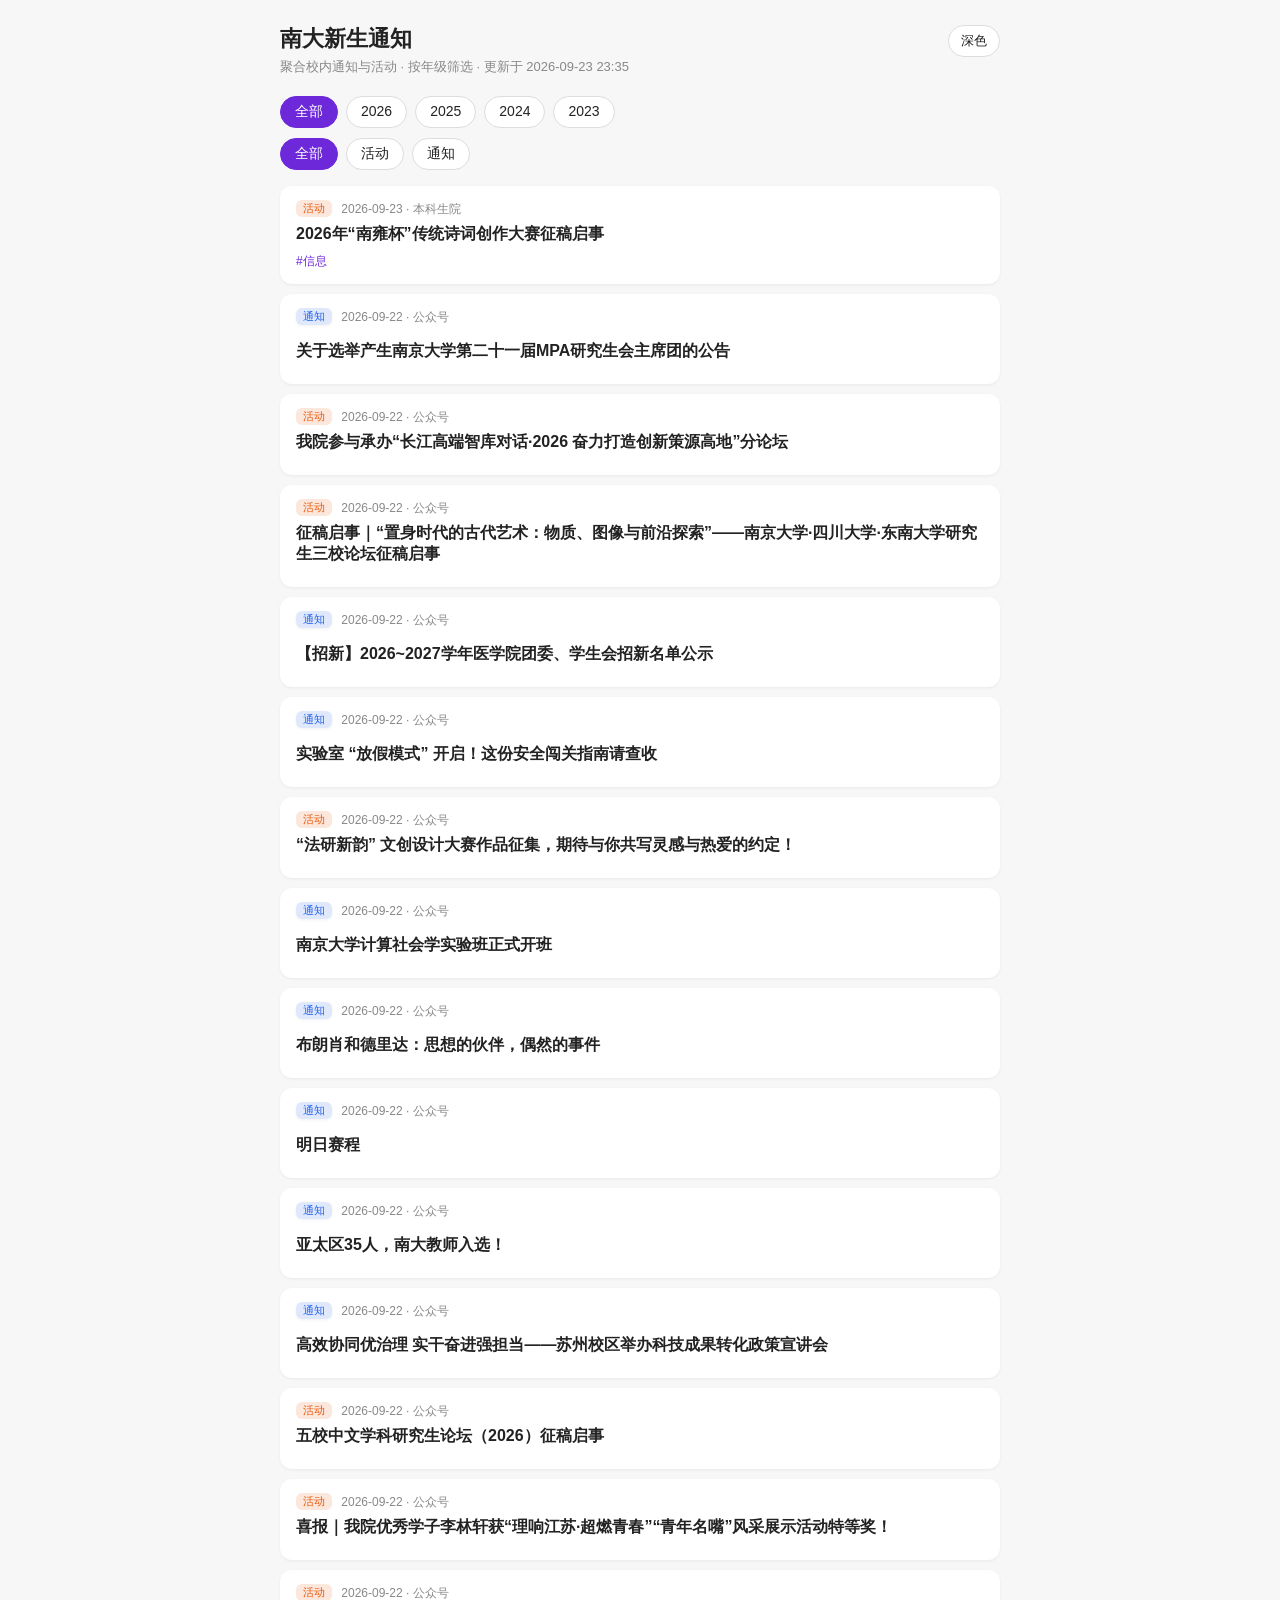
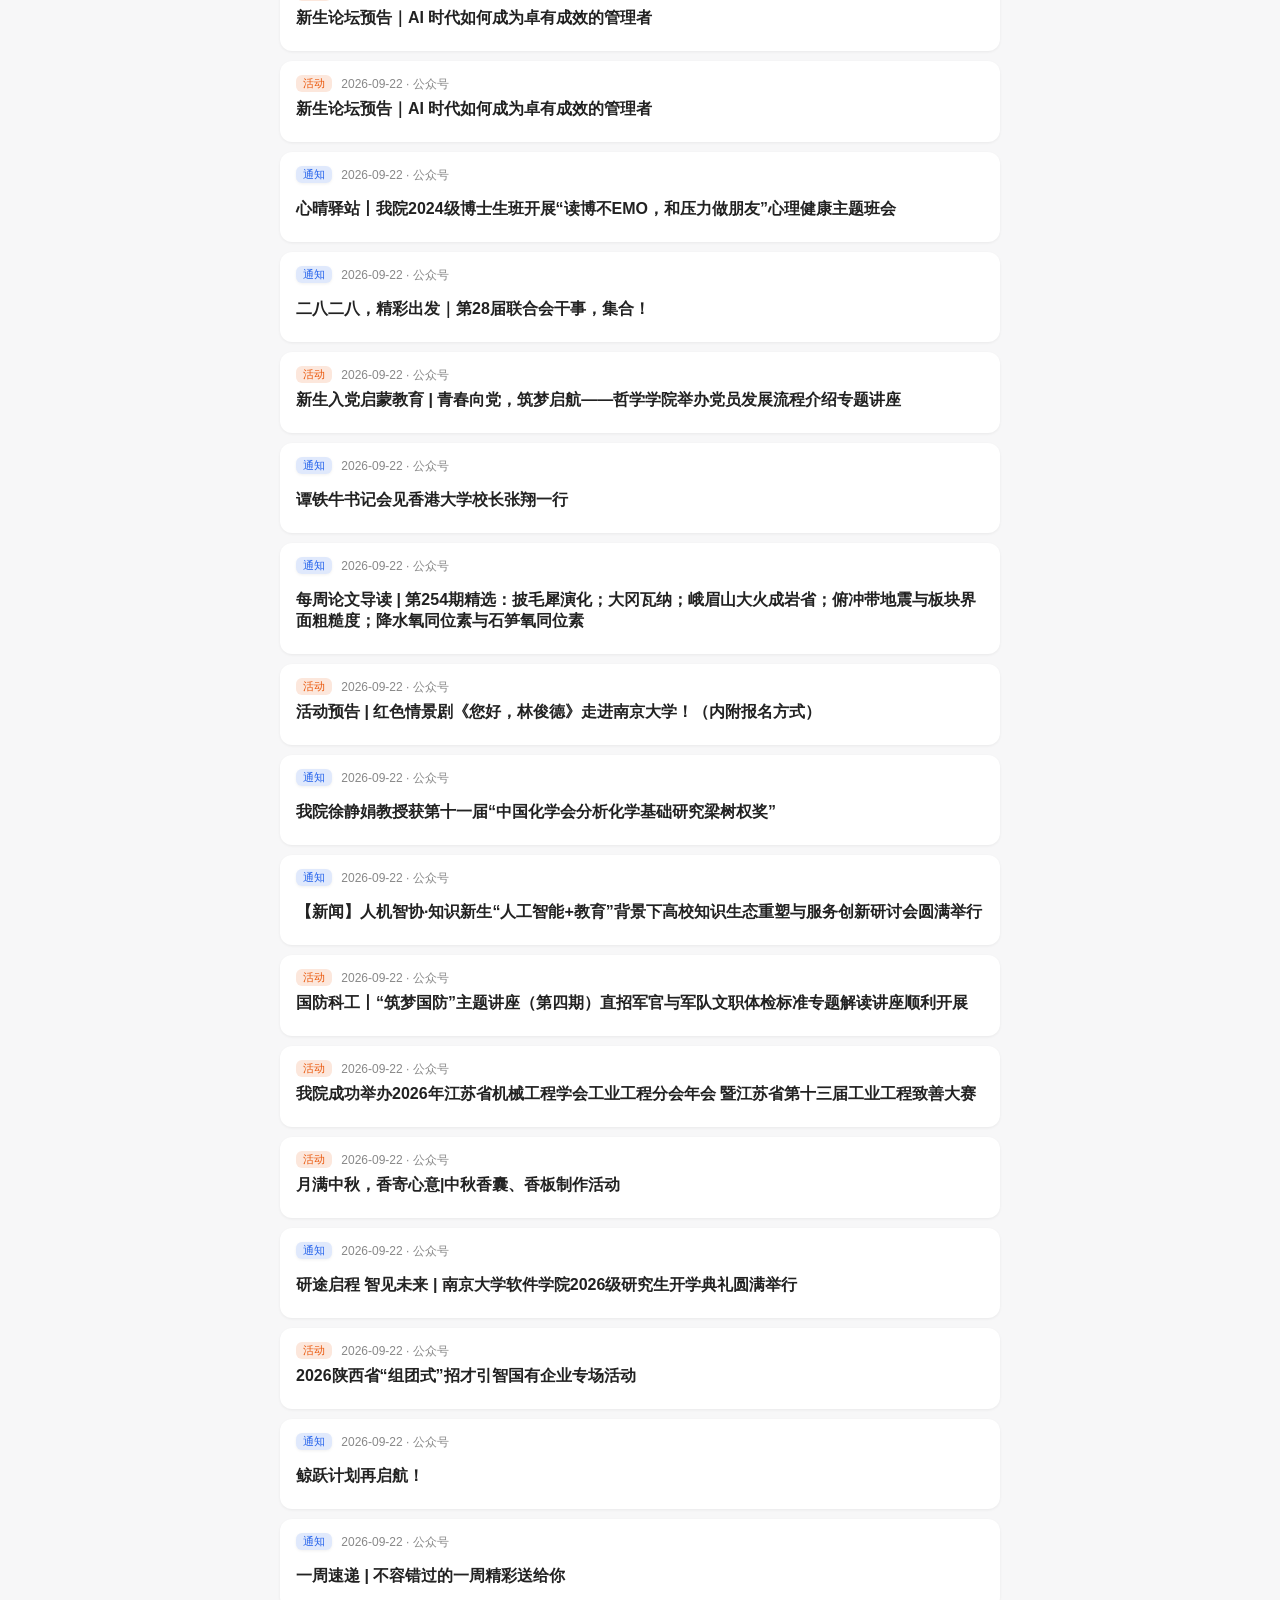
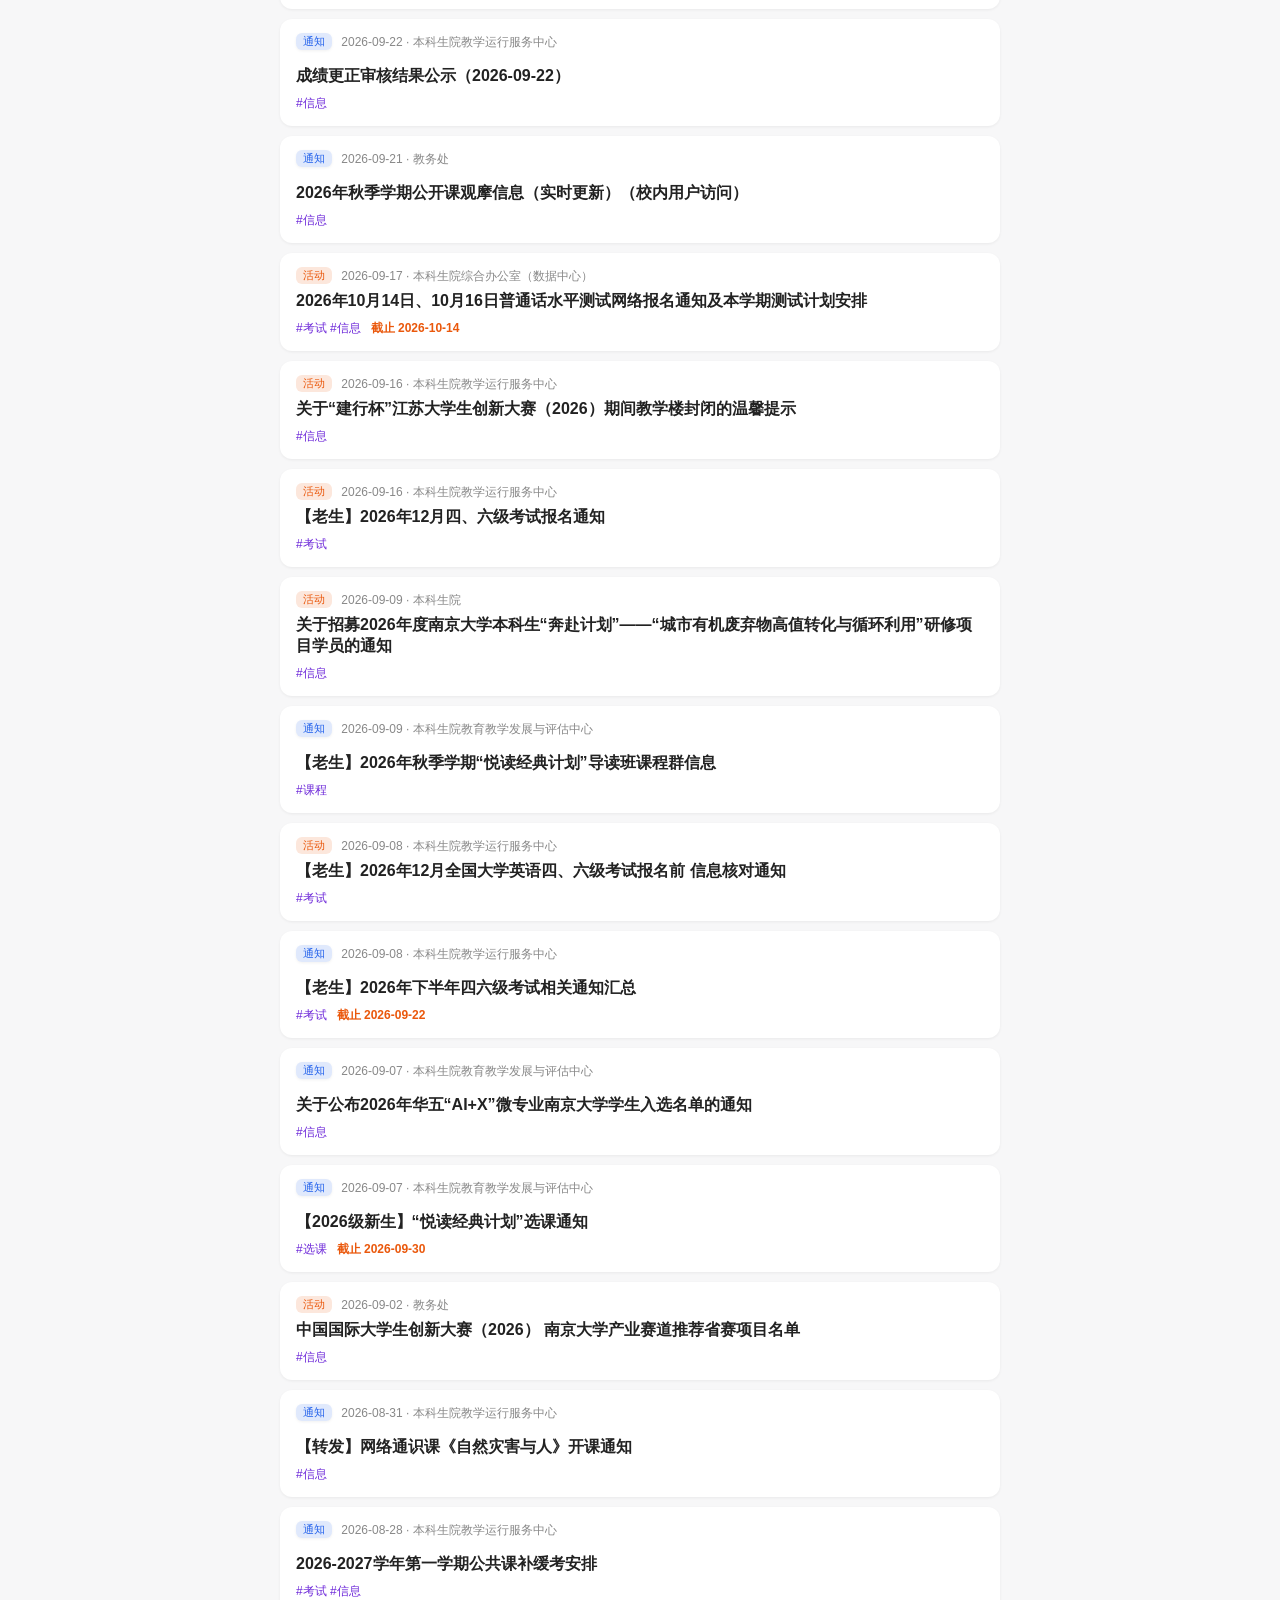
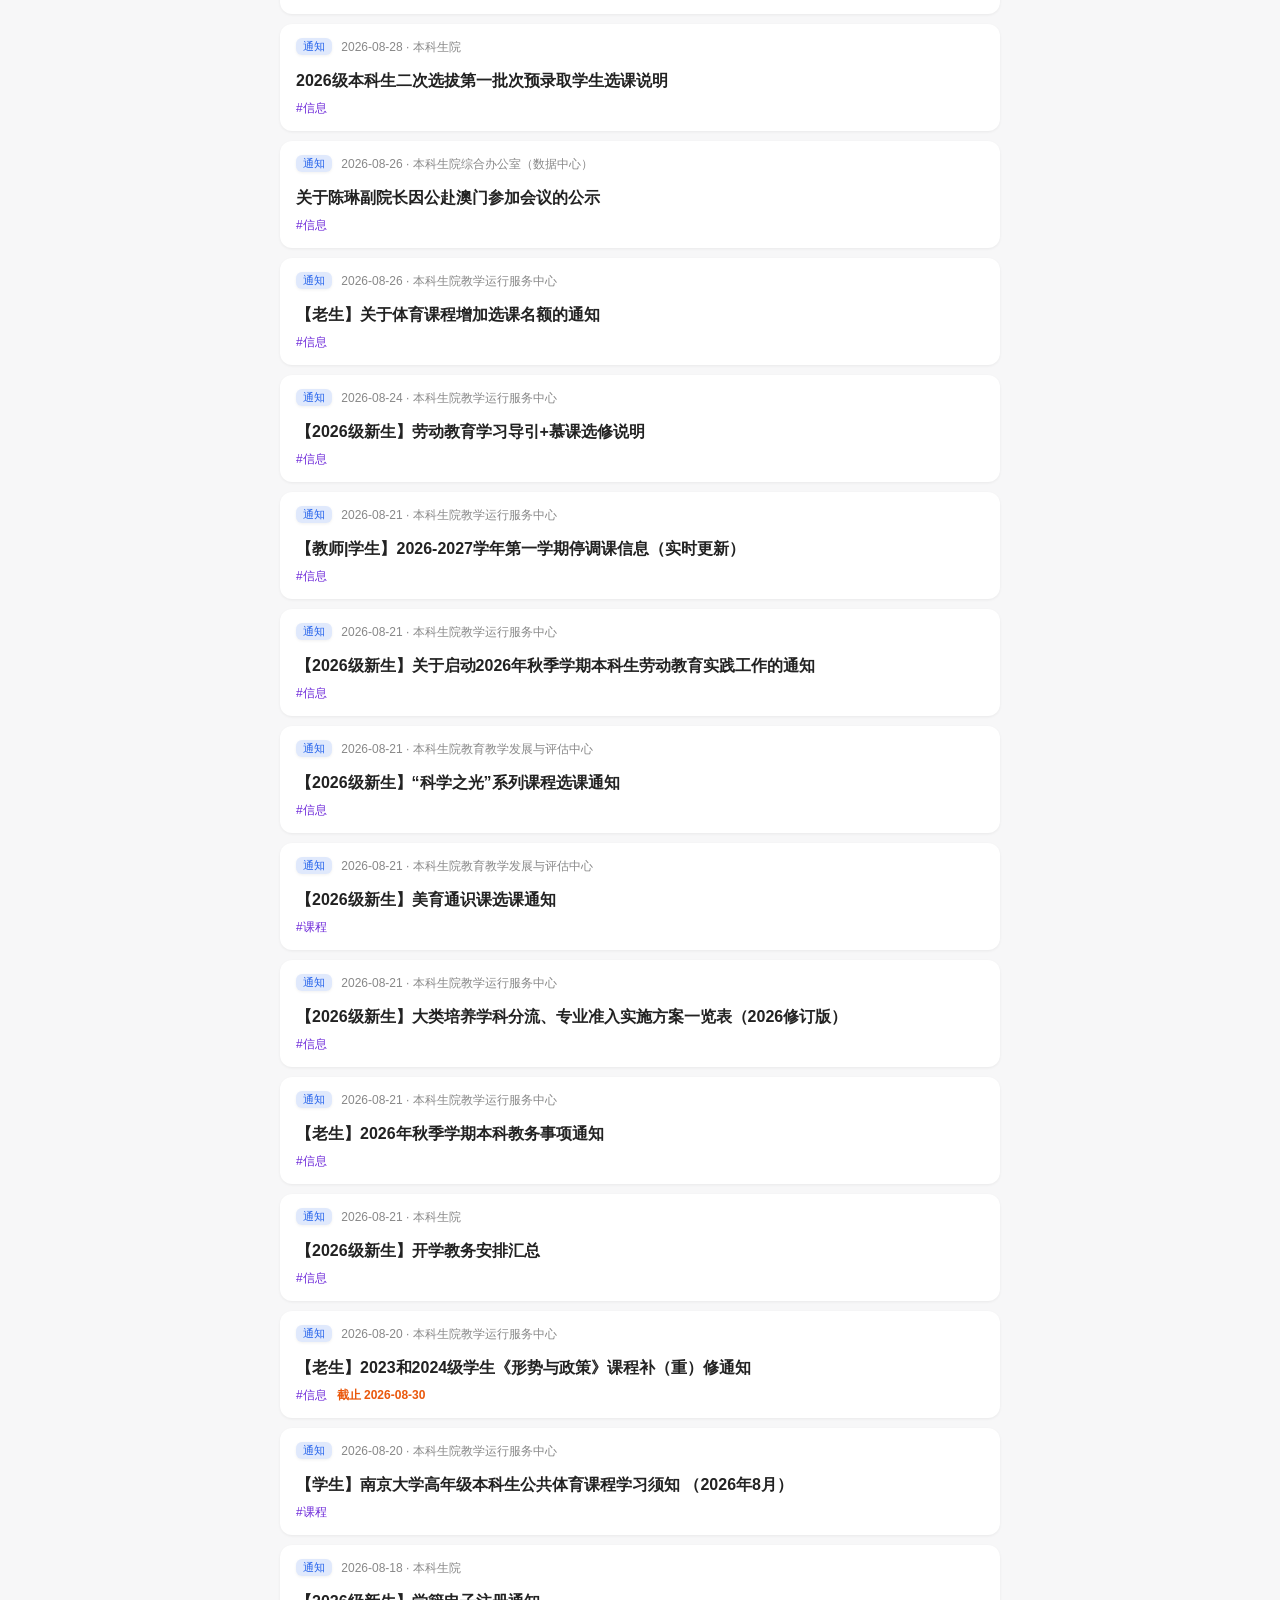
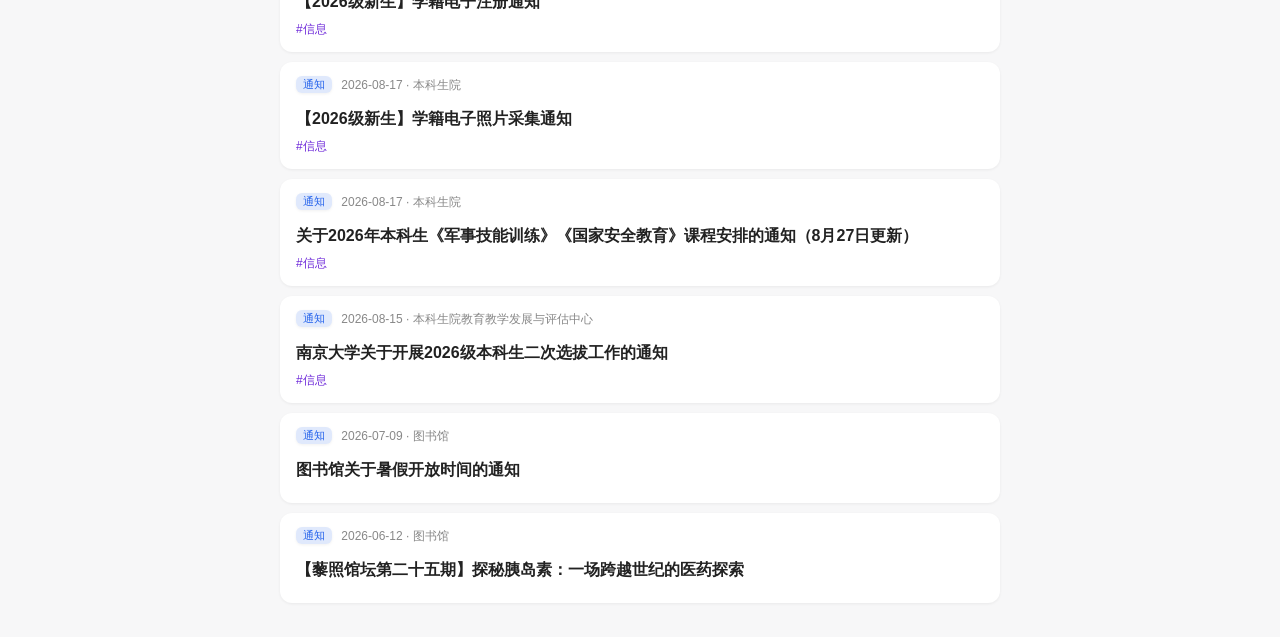
==== commit c2d050aa: "活动/通知 两个 Tab 筛选（本地服务 + 静态站）" ====
--- a/docs/index.html
+++ b/docs/index.html
@@ -18,14 +18,17 @@
     <h1>南大新生通知</h1>
     <button id="themeToggle">深色</button>
   </div>
-  <div class="sub">聚合校内通知与活动 · 按年级筛选 · 更新于 2026-09-22 08:57</div>
+  <div class="sub">聚合校内通知与活动 · 按年级筛选 · 更新于 2026-09-23 23:35</div>
   <div class="filters" id="filters"></div>
+  <div class="filters type" id="typeFilters"></div>
   <ul id="list"></ul>
   <script>
-    var NOTICES = [{"id": 1, "title": "2026年秋季学期公开课观摩信息（实时更新）（校内用户访问）", "source": "教务处", "organizer": "教务处", "type": "通知", "date": "2026-09-21", "deadline": "", "grades": ["2026", "2025", "2024", "2023"], "tags": ["信息"], "url": "https://jw.nju.edu.cn/e2/d5/c26263a844501/page.htm", "summary": ""}, {"id": 2, "title": "志愿十二时辰｜从晨光到夜色，他们这样守护“建行杯”江苏大学生创新大赛（2026）", "source": "公众号", "organizer": "公众号", "type": "活动", "date": "2026-09-21", "deadline": "", "grades": ["2026", "2025", "2024", "2023"], "tags": [], "url": "https://werss.lilystudio.space//views/article/3075468528-3075468528_0YYgJTuoR7dbZ5qVALtYXg", "summary": ""}, {"id": 3, "title": "初见匡院，共启新程｜匡亚明学院举行2026级本科新生见面会暨“三室一厅”朋辈交流会", "source": "公众号", "organizer": "公众号", "type": "通知", "date": "2026-09-21", "deadline": "", "grades": ["2026"], "tags": [], "url": "https://werss.lilystudio.space//views/article/3905571078-3905571078_QnKyuh9EKjTUva3Ozpl5cQ", "summary": ""}, {"id": 4, "title": "我敢闯，我会创！江苏大学生创新大赛（2026）在南大收官", "source": "公众号", "organizer": "公众号", "type": "活动", "date": "2026-09-21", "deadline": "", "grades": ["2026", "2025", "2024", "2023"], "tags": [], "url": "https://werss.lilystudio.space//views/article/3018032455-3018032455_YrZdoF3Wz~R7eH0ctEGFsA", "summary": ""}, {"id": 5, "title": "教授亲自掌勺！《教授请吃饭》第三季招募学生嘉宾", "source": "公众号", "organizer": "公众号", "type": "活动", "date": "2026-09-21", "deadline": "", "grades": ["2026", "2025", "2024", "2023"], "tags": [], "url": "https://werss.lilystudio.space//views/article/2395192952-2395192952_-tWZ0yOaH5qLj-DuoI3PyA", "summary": ""}, {"id": 6, "title": "赛事推介&宣讲预告|第十七届“工行杯”全国大学生金融科技创新大赛", "source": "公众号", "organizer": "公众号", "type": "活动", "date": "2026-09-21", "deadline": "", "grades": ["2026", "2025", "2024", "2023"], "tags": [], "url": "https://werss.lilystudio.space//views/article/3191385331-3191385331_N1aApk-byIqREZST8YjgJw", "summary": ""}, {"id": 7, "title": "秋野相聚 共赴新程——交融朋辈友谊，收获成长力量", "source": "公众号", "organizer": "公众号", "type": "通知", "date": "2026-09-21", "deadline": "", "grades": ["2026", "2025", "2024", "2023"], "tags": [], "url": "https://werss.lilystudio.space//views/article/3944750899-3944750899_S1lDS8Vhu2hf5MZDugriyA", "summary": ""}, {"id": 8, "title": "护航青春赛场 守卫创新梦想 |南大后勤圆满完成江苏大学生创新大赛保障任务", "source": "公众号", "organizer": "公众号", "type": "活动", "date": "2026-09-21", "deadline": "", "grades": ["2026", "2025", "2024", "2023"], "tags": [], "url": "https://werss.lilystudio.space//views/article/3887238934-3887238934_-tRcFLr8iQyZJ~NToDk-VA", "summary": ""}, {"id": 9, "title": "活动回顾｜搭建国防就业桥梁 助力学子建功国防 ——南京大学2027届毕业生国防科工重点单位招聘双选会圆满落幕", "source": "公众号", "organizer": "公众号", "type": "活动", "date": "2026-09-21", "deadline": "", "grades": ["2026", "2025", "2024", "2023"], "tags": [], "url": "https://werss.lilystudio.space//views/article/3288207579-3288207579_1QZ7B~qzY-U~RHgdGUItgA", "summary": ""}, {"id": 10, "title": "【教育】与优秀同行 | 方田教育2027校园招聘", "source": "公众号", "organizer": "公众号", "type": "通知", "date": "2026-09-21", "deadline": "", "grades": ["2026", "2025", "2024", "2023"], "tags": [], "url": "https://werss.lilystudio.space//views/article/3010072203-3010072203_qBNinURdCL7TEcGY8LwOSQ", "summary": ""}, {"id": 11, "title": "施毅院士讲授“半导体新时代：未来已来”", "source": "公众号", "organizer": "公众号", "type": "通知", "date": "2026-09-21", "deadline": "", "grades": ["2026", "2025", "2024", "2023"], "tags": [], "url": "https://werss.lilystudio.space//views/article/3908400136-3908400136_18CJc6I5BY6frPX9tvLebA", "summary": ""}, {"id": 12, "title": "南马启新 青春同行丨南京大学马克思主义学院2026级新生开学典礼成功举办", "source": "公众号", "organizer": "公众号", "type": "通知", "date": "2026-09-21", "deadline": "", "grades": ["2026"], "tags": [], "url": "https://werss.lilystudio.space//views/article/3988020090-3988020090_YQjlrSIemCRdWWUoGOIEwQ", "summary": ""}, {"id": 13, "title": "中秋节特别活动 | 月满计科·手作团圆", "source": "公众号", "organizer": "公众号", "type": "活动", "date": "2026-09-21", "deadline": "", "grades": ["2026", "2025", "2024", "2023"], "tags": [], "url": "https://werss.lilystudio.space//views/article/3564273397-3564273397_6zvoAClBlA4buCUglzR2CQ", "summary": ""}, {"id": 14, "title": "月满中秋，情满校园｜物理学院中秋月饼工坊邀你共造团圆", "source": "公众号", "organizer": "公众号", "type": "通知", "date": "2026-09-21", "deadline": "", "grades": ["2026", "2025", "2024", "2023"], "tags": [], "url": "https://werss.lilystudio.space//views/article/3078379569-3078379569_a4JMTLnVcSk-Ndtz5i1L8A", "summary": ""}, {"id": 15, "title": "南大社一周书讯（2026.09.21-09.27）", "source": "公众号", "organizer": "公众号", "type": "通知", "date": "2026-09-21", "deadline": "", "grades": ["2026", "2025", "2024", "2023"], "tags": [], "url": "https://werss.lilystudio.space//views/article/3084243521-3084243521_qYcDwLN6RWFMyAnPlrv2Rg", "summary": ""}, {"id": 16, "title": "喜报 | 我所承编的《长江画传》入选《中国新闻出版广电报》2026年上半年度优秀图书", "source": "公众号", "organizer": "公众号", "type": "通知", "date": "2026-09-21", "deadline": "", "grades": ["2026", "2025", "2024", "2023"], "tags": [], "url": "https://werss.lilystudio.space//views/article/3885735627-3885735627_e-2k-EWo0ndwNsDo0XXyGA", "summary": ""}, {"id": 17, "title": "知行相济，研途起航｜从科研前沿到城市课堂，找寻青春成长的坐标", "source": "公众号", "organizer": "公众号", "type": "通知", "date": "2026-09-21", "deadline": "", "grades": ["2026", "2025", "2024", "2023"], "tags": [], "url": "https://werss.lilystudio.space//views/article/3081592827-3081592827_MOduIlLIKU0~y06HkOkvJw", "summary": ""}, {"id": 18, "title": "喜报｜我院优秀学子李林轩获“理响江苏·超燃青春”“青年名嘴”风采展示活动特等奖！", "source": "公众号", "organizer": "公众号", "type": "活动", "date": "2026-09-21", "deadline": "", "grades": ["2026", "2025", "2024", "2023"], "tags": [], "url": "https://werss.lilystudio.space//views/article/3866684121-3866684121_-4sJx78qg60kCnJpjiunZQ", "summary": ""}, {"id": 19, "title": "月影寻踪，乐享中秋 | “月影寻踪”中秋文化体验定向越野赛邀您共赴月下之约！", "source": "公众号", "organizer": "公众号", "type": "通知", "date": "2026-09-21", "deadline": "", "grades": ["2026", "2025", "2024", "2023"], "tags": [], "url": "https://werss.lilystudio.space//views/article/3868829535-3868829535_F8IGmzFxBkPx8a~SyzDRww", "summary": ""}, {"id": 20, "title": "【转载】知行相济，研途起航｜从科研前沿到城市课堂，找寻青春成长的坐标", "source": "公众号", "organizer": "公众号", "type": "通知", "date": "2026-09-21", "deadline": "", "grades": ["2026", "2025", "2024", "2023"], "tags": [], "url": "https://werss.lilystudio.space//views/article/3201554273-3201554273_7jUsZkw1Q-ykq69Ahu5sbw", "summary": ""}, {"id": 21, "title": "天关与拉索牵手，见证宇宙线“定向奔袭”", "source": "公众号", "organizer": "公众号", "type": "通知", "date": "2026-09-21", "deadline": "", "grades": ["2026", "2025", "2024", "2023"], "tags": [], "url": "https://werss.lilystudio.space//views/article/3868254568-3868254568_RNhvC4PjHMT~1GjKmDxp3w", "summary": ""}, {"id": 22, "title": "许愿成功！18所高校宣布连休13天，你收到通知了吗？", "source": "公众号", "organizer": "公众号", "type": "通知", "date": "2026-09-21", "deadline": "", "grades": ["2026", "2025", "2024", "2023"], "tags": [], "url": "https://werss.lilystudio.space//views/article/3212945655-3212945655_67aLuDReHzqcBIm99IJE1w", "summary": ""}, {"id": 23, "title": "活动预热｜“蟾宫寄笺，共赴月圆”中秋游园会", "source": "公众号", "organizer": "公众号", "type": "活动", "date": "2026-09-21", "deadline": "", "grades": ["2026", "2025", "2024", "2023"], "tags": [], "url": "https://werss.lilystudio.space//views/article/3929704380-3929704380_d7My7BcTjDWVojakzaJ3KA", "summary": ""}, {"id": 24, "title": "创以启智，领以同行 | 南京大学-剑桥大学南京科技创新中心“创领者”科技创业国际暑期项目在鼓楼校区启幕", "source": "公众号", "organizer": "公众号", "type": "通知", "date": "2026-09-21", "deadline": "", "grades": ["2026", "2025", "2024", "2023"], "tags": [], "url": "https://werss.lilystudio.space//views/article/3000634781-3000634781_wvzYf0qM-W-3DlyTuBcUKg", "summary": ""}, {"id": 25, "title": "千禧年主义的两条进路：格奥尔格·卢卡奇和拉约什·菲勒普", "source": "公众号", "organizer": "公众号", "type": "通知", "date": "2026-09-21", "deadline": "", "grades": ["2026", "2025", "2024", "2023"], "tags": [], "url": "https://werss.lilystudio.space//views/article/3090074986-3090074986_XSY2cSP3VEgY7qk6~2GO-Q", "summary": ""}, {"id": 26, "title": "我院承担的盐城市人才攻关联合体项目研讨会顺利召开", "source": "公众号", "organizer": "公众号", "type": "通知", "date": "2026-09-21", "deadline": "", "grades": ["2026", "2025", "2024", "2023"], "tags": [], "url": "https://werss.lilystudio.space//views/article/3091399146-3091399146_QzBZorylLnBqNFbqENtDgw", "summary": ""}, {"id": 27, "title": "师启新程，青衿逐光 | 开甲书院举办人工智能专业2026级新生导师见面会暨新生早期科创计划项目推介会", "source": "公众号", "organizer": "公众号", "type": "通知", "date": "2026-09-21", "deadline": "", "grades": ["2026"], "tags": [], "url": "https://werss.lilystudio.space//views/article/3942190297-3942190297_RKE46SicgQLfBxPBLx0UnQ", "summary": ""}, {"id": 28, "title": "祝贺！我校在第六届江苏高校百校万名 团干部思政技能大比武中再创佳绩", "source": "公众号", "organizer": "公众号", "type": "通知", "date": "2026-09-21", "deadline": "", "grades": ["2026", "2025", "2024", "2023"], "tags": [], "url": "https://werss.lilystudio.space//views/article/3077110121-3077110121_eSyFZequBdw7N~LwD3Qexw", "summary": ""}, {"id": 29, "title": "南京大学第二十一届MPA学生代表大会圆满落幕", "source": "公众号", "organizer": "公众号", "type": "通知", "date": "2026-09-21", "deadline": "", "grades": ["2026", "2025", "2024", "2023"], "tags": [], "url": "https://werss.lilystudio.space//views/article/3514314087-3514314087_~4vtM872ikCDEE2f4-UIjg", "summary": ""}, {"id": 30, "title": "“AI for HASS”工作坊第12期丨迈向“行为对象”——通过当代艺术体验批判性机器人学", "source": "公众号", "organizer": "公众号", "type": "通知", "date": "2026-09-21", "deadline": "", "grades": ["2026", "2025", "2024", "2023"], "tags": [], "url": "https://werss.lilystudio.space//views/article/3578257024-3578257024_5Ua4PUfCEY0h57JV079MDA", "summary": ""}, {"id": 31, "title": "讲座预告丨人文艺术系列讲座第600期：迈向“行为对象”——通过当代艺术体验批判性机器人学", "source": "公众号", "organizer": "公众号", "type": "活动", "date": "2026-09-21", "deadline": "", "grades": ["2026", "2025", "2024", "2023"], "tags": [], "url": "https://werss.lilystudio.space//views/article/3072725379-3072725379_N8THOZvoNf~RHhVea1cnnw", "summary": ""}, {"id": 32, "title": "关于公示南京大学高等教育领域学科大模型拟推荐名单的通知", "source": "教务处", "organizer": "本科生院", "type": "通知", "date": "2026-09-20", "deadline": "", "grades": ["2026", "2025", "2024", "2023"], "tags": ["信息"], "url": "https://jw.nju.edu.cn/e2/54/c26263a844372/page.htm", "summary": ""}, {"id": 33, "title": "2026年10月14日、10月16日普通话水平测试网络报名通知及本学期测试计划安排", "source": "教务处", "organizer": "本科生院综合办公室（数据中心）", "type": "活动", "date": "2026-09-17", "deadline": "2026-10-14", "grades": ["2026", "2025", "2024", "2023"], "tags": ["考试", "信息"], "url": "https://jw.nju.edu.cn/e1/84/c26263a844164/page.htm", "summary": ""}, {"id": 34, "title": "【老生】2026年12月四、六级考试报名通知", "source": "教务处", "organizer": "本科生院教学运行服务中心", "type": "活动", "date": "2026-09-16", "deadline": "", "grades": ["2025", "2024", "2023"], "tags": ["考试"], "url": "https://jw.nju.edu.cn/e1/0a/c26263a844042/page.htm", "summary": ""}, {"id": 35, "title": "关于“建行杯”江苏大学生创新大赛（2026）期间教学楼封闭的温馨提示", "source": "教务处", "organizer": "本科生院教学运行服务中心", "type": "活动", "date": "2026-09-16", "deadline": "", "grades": ["2026", "2025", "2024", "2023"], "tags": ["信息"], "url": "https://jw.nju.edu.cn/e1/03/c26263a844035/page.htm", "summary": ""}, {"id": 36, "title": "“敦煌文化”本科生主题研修项目（2026年）报名通知", "source": "教务处", "organizer": "本科生院", "type": "活动", "date": "2026-09-15", "deadline": "2026-09-22", "grades": ["2026", "2025", "2024", "2023"], "tags": ["信息"], "url": "https://jw.nju.edu.cn/e0/9b/c26263a843931/page.htm", "summary": ""}, {"id": 37, "title": "成绩更正审核结果公示（2026-09-11）", "source": "教务处", "organizer": "本科生院教学运行服务中心", "type": "通知", "date": "2026-09-11", "deadline": "", "grades": ["2026", "2025", "2024", "2023"], "tags": ["信息"], "url": "https://jw.nju.edu.cn/df/7f/c26263a843647/page.htm", "summary": ""}, {"id": 38, "title": "【老生】2026年秋季学期“悦读经典计划”导读班课程群信息", "source": "教务处", "organizer": "本科生院教育教学发展与评估中心", "type": "通知", "date": "2026-09-09", "deadline": "", "grades": ["2025", "2024", "2023"], "tags": ["课程"], "url": "https://jw.nju.edu.cn/de/30/c26263a843312/page.htm", "summary": ""}, {"id": 39, "title": "关于招募2026年度南京大学本科生“奔赴计划”——“城市有机废弃物高值转化与循环利用”研修项目学员的通知", "source": "教务处", "organizer": "本科生院", "type": "活动", "date": "2026-09-09", "deadline": "", "grades": ["2026", "2025", "2024", "2023"], "tags": ["信息"], "url": "https://jw.nju.edu.cn/de/fa/c26263a843514/page.htm", "summary": ""}, {"id": 40, "title": "【老生】2026年下半年四六级考试相关通知汇总", "source": "教务处", "organizer": "本科生院教学运行服务中心", "type": "通知", "date": "2026-09-08", "deadline": "2026-09-22", "grades": ["2025", "2024", "2023"], "tags": ["考试"], "url": "https://jw.nju.edu.cn/dd/d0/c26263a843216/page.htm", "summary": ""}, {"id": 41, "title": "【老生】2026年12月全国大学英语四、六级考试报名前  信息核对通知", "source": "教务处", "organizer": "本科生院教学运行服务中心", "type": "活动", "date": "2026-09-08", "deadline": "", "grades": ["2025", "2024", "2023"], "tags": ["考试"], "url": "https://jw.nju.edu.cn/dd/cc/c26263a843212/page.htm", "summary": ""}, {"id": 42, "title": "【2026级新生】“悦读经典计划”选课通知", "source": "教务处", "organizer": "本科生院教育教学发展与评估中心", "type": "通知", "date": "2026-09-07", "deadline": "2026-09-30", "grades": ["2026"], "tags": ["选课"], "url": "https://jw.nju.edu.cn/dd/80/c26263a843136/page.htm", "summary": ""}, {"id": 43, "title": "关于公布2026年华五“AI+X”微专业南京大学学生入选名单的通知", "source": "教务处", "organizer": "本科生院教育教学发展与评估中心", "type": "通知", "date": "2026-09-07", "deadline": "", "grades": ["2026", "2025", "2024", "2023"], "tags": ["信息"], "url": "https://jw.nju.edu.cn/dd/74/c26263a843124/page.htm", "summary": ""}, {"id": 44, "title": "中国国际大学生创新大赛（2026） 南京大学产业赛道推荐省赛项目名单", "source": "教务处", "organizer": "教务处", "type": "活动", "date": "2026-09-02", "deadline": "", "grades": ["2026", "2025", "2024", "2023"], "tags": ["信息"], "url": "https://scit.nju.edu.cn/db/b9/c10916a842681/pagem.htm", "summary": ""}, {"id": 45, "title": "【转发】网络通识课《自然灾害与人》开课通知", "source": "教务处", "organizer": "本科生院教学运行服务中心", "type": "通知", "date": "2026-08-31", "deadline": "", "grades": ["2026", "2025", "2024", "2023"], "tags": ["信息"], "url": "https://jw.nju.edu.cn/db/74/c26263a842612/page.htm", "summary": ""}, {"id": 46, "title": "2026级本科生二次选拔第一批次预录取学生选课说明", "source": "教务处", "organizer": "本科生院", "type": "通知", "date": "2026-08-28", "deadline": "", "grades": ["2026"], "tags": ["信息"], "url": "https://jw.nju.edu.cn/da/7c/c26263a842364/page.htm", "summary": ""}, {"id": 47, "title": "2026-2027学年第一学期公共课补缓考安排", "source": "教务处", "organizer": "本科生院教学运行服务中心", "type": "通知", "date": "2026-08-28", "deadline": "", "grades": ["2026", "2025", "2024", "2023"], "tags": ["考试", "信息"], "url": "https://jw.nju.edu.cn/da/6e/c26263a842350/page.htm", "summary": ""}, {"id": 48, "title": "【老生】关于体育课程增加选课名额的通知", "source": "教务处", "organizer": "本科生院教学运行服务中心", "type": "通知", "date": "2026-08-26", "deadline": "", "grades": ["2025", "2024", "2023"], "tags": ["信息"], "url": "https://jw.nju.edu.cn/d9/34/c26263a842036/page.htm", "summary": ""}, {"id": 49, "title": "关于陈琳副院长因公赴澳门参加会议的公示", "source": "教务处", "organizer": "本科生院综合办公室（数据中心）", "type": "通知", "date": "2026-08-26", "deadline": "", "grades": ["2026", "2025", "2024", "2023"], "tags": ["信息"], "url": "https://jw.nju.edu.cn/d9/0c/c26263a841996/page.htm", "summary": ""}, {"id": 50, "title": "【2026级新生】劳动教育学习导引+慕课选修说明", "source": "教务处", "organizer": "本科生院教学运行服务中心", "type": "通知", "date": "2026-08-24", "deadline": "", "grades": ["2026"], "tags": ["信息"], "url": "https://jw.nju.edu.cn/d8/13/c26263a841747/page.htm", "summary": ""}, {"id": 51, "title": "【2026级新生】开学教务安排汇总", "source": "教务处", "organizer": "本科生院", "type": "通知", "date": "2026-08-21", "deadline": "", "grades": ["2026"], "tags": ["信息"], "url": "https://jw.nju.edu.cn/d7/c4/c26263a841668/page.htm", "summary": ""}, {"id": 52, "title": "【老生】2026年秋季学期本科教务事项通知", "source": "教务处", "organizer": "本科生院教学运行服务中心", "type": "通知", "date": "2026-08-21", "deadline": "", "grades": ["2025", "2024", "2023"], "tags": ["信息"], "url": "https://jw.nju.edu.cn/d7/6f/c26263a841583/page.htm", "summary": ""}, {"id": 53, "title": "【2026级新生】大类培养学科分流、专业准入实施方案一览表（2026修订版）", "source": "教务处", "organizer": "本科生院教学运行服务中心", "type": "通知", "date": "2026-08-21", "deadline": "", "grades": ["2026"], "tags": ["信息"], "url": "https://jw.nju.edu.cn/d7/7c/c26263a841596/page.htm", "summary": ""}, {"id": 54, "title": "【2026级新生】美育通识课选课通知", "source": "教务处", "organizer": "本科生院教育教学发展与评估中心", "type": "通知", "date": "2026-08-21", "deadline": "", "grades": ["2026"], "tags": ["课程"], "url": "https://jw.nju.edu.cn/d7/74/c26263a841588/page.htm", "summary": ""}, {"id": 55, "title": "【2026级新生】“科学之光”系列课程选课通知", "source": "教务处", "organizer": "本科生院教育教学发展与评估中心", "type": "通知", "date": "2026-08-21", "deadline": "", "grades": ["2026"], "tags": ["信息"], "url": "https://jw.nju.edu.cn/d7/70/c26263a841584/page.htm", "summary": ""}, {"id": 56, "title": "【2026级新生】关于启动2026年秋季学期本科生劳动教育实践工作的通知", "source": "教务处", "organizer": "本科生院教学运行服务中心", "type": "通知", "date": "2026-08-21", "deadline": "", "grades": ["2026"], "tags": ["信息"], "url": "https://jw.nju.edu.cn/d7/6d/c26263a841581/page.htm", "summary": ""}, {"id": 57, "title": "【教师|学生】2026-2027学年第一学期停调课信息（实时更新）", "source": "教务处", "organizer": "本科生院教学运行服务中心", "type": "通知", "date": "2026-08-21", "deadline": "", "grades": ["2026", "2025", "2024", "2023"], "tags": ["信息"], "url": "https://jw.nju.edu.cn/d7/6c/c26263a841580/page.htm", "summary": ""}, {"id": 58, "title": "【学生】南京大学高年级本科生公共体育课程学习须知  （2026年8月）", "source": "教务处", "organizer": "本科生院教学运行服务中心", "type": "通知", "date": "2026-08-20", "deadline": "", "grades": ["2026", "2025", "2024", "2023"], "tags": ["课程"], "url": "https://jw.nju.edu.cn/d6/c4/c26263a841412/page.htm", "summary": ""}, {"id": 59, "title": "【老生】2023和2024级学生《形势与政策》课程补（重）修通知", "source": "教务处", "organizer": "本科生院教学运行服务中心", "type": "通知", "date": "2026-08-20", "deadline": "2026-08-30", "grades": ["2025", "2024", "2023"], "tags": ["信息"], "url": "https://jw.nju.edu.cn/d6/bf/c26263a841407/page.htm", "summary": ""}, {"id": 60, "title": "【2026级新生】学籍电子注册通知", "source": "教务处", "organizer": "本科生院", "type": "通知", "date": "2026-08-18", "deadline": "", "grades": ["2026"], "tags": ["信息"], "url": "https://jw.nju.edu.cn/d6/2e/c26263a841262/page.htm", "summary": ""}, {"id": 61, "title": "关于2026年本科生《军事技能训练》《国家安全教育》课程安排的通知（8月27日更新）", "source": "教务处", "organizer": "本科生院", "type": "通知", "date": "2026-08-17", "deadline": "", "grades": ["2026", "2025", "2024", "2023"], "tags": ["信息"], "url": "https://jw.nju.edu.cn/d6/3c/c26263a841276/page.htm", "summary": ""}, {"id": 62, "title": "【2026级新生】学籍电子照片采集通知", "source": "教务处", "organizer": "本科生院", "type": "通知", "date": "2026-08-17", "deadline": "", "grades": ["2026"], "tags": ["信息"], "url": "https://jw.nju.edu.cn/d6/29/c26263a841257/page.htm", "summary": ""}, {"id": 63, "title": "南京大学关于开展2026级本科生二次选拔工作的通知", "source": "教务处", "organizer": "本科生院教育教学发展与评估中心", "type": "通知", "date": "2026-08-15", "deadline": "", "grades": ["2026"], "tags": ["信息"], "url": "https://jw.nju.edu.cn/d6/16/c26263a841238/page.htm", "summary": ""}, {"id": 64, "title": "图书馆关于暑假开放时间的通知", "source": "图书馆", "organizer": "图书馆", "type": "通知", "date": "2026-07-09", "deadline": "", "grades": ["2026", "2025", "2024", "2023"], "tags": [], "url": "https://lib.nju.edu.cn/info/1065/4326.htm", "summary": ""}, {"id": 65, "title": "【藜照馆坛第二十五期】探秘胰岛素：一场跨越世纪的医药探索", "source": "图书馆", "organizer": "图书馆", "type": "通知", "date": "2026-06-12", "deadline": "", "grades": ["2026", "2025", "2024", "2023"], "tags": [], "url": "https://lib.nju.edu.cn/info/1065/4314.htm", "summary": ""}];
+    var NOTICES = [{"id": 1, "title": "2026年“南雍杯”传统诗词创作大赛征稿启事", "source": "教务处", "organizer": "本科生院", "type": "活动", "date": "2026-09-23", "deadline": "", "grades": ["2026", "2025", "2024", "2023"], "tags": ["信息"], "url": "https://jw.nju.edu.cn/e3/d6/c26263a844758/page.htm", "summary": ""}, {"id": 2, "title": "成绩更正审核结果公示（2026-09-22）", "source": "教务处", "organizer": "本科生院教学运行服务中心", "type": "通知", "date": "2026-09-22", "deadline": "", "grades": ["2026", "2025", "2024", "2023"], "tags": ["信息"], "url": "https://jw.nju.edu.cn/e3/74/c26263a844660/page.htm", "summary": ""}, {"id": 3, "title": "一周速递 | 不容错过的一周精彩送给你", "source": "公众号", "organizer": "公众号", "type": "通知", "date": "2026-09-22", "deadline": "", "grades": ["2026", "2025", "2024", "2023"], "tags": [], "url": "https://werss.lilystudio.space//views/article/3081592827-3081592827_jAdoD71ch4QejMgdWWtd6Q", "summary": ""}, {"id": 4, "title": "鲸跃计划再启航！", "source": "公众号", "organizer": "公众号", "type": "通知", "date": "2026-09-22", "deadline": "", "grades": ["2026", "2025", "2024", "2023"], "tags": [], "url": "https://werss.lilystudio.space//views/article/3191385331-3191385331_mkSf74gHIK0H54NbFPFQ~Q", "summary": ""}, {"id": 5, "title": "2026陕西省“组团式”招才引智国有企业专场活动", "source": "公众号", "organizer": "公众号", "type": "活动", "date": "2026-09-22", "deadline": "", "grades": ["2026", "2025", "2024", "2023"], "tags": [], "url": "https://werss.lilystudio.space//views/article/3010072203-3010072203_RYKEvnSQ8gtw4su~eBk1eg", "summary": ""}, {"id": 6, "title": "研途启程 智见未来 | 南京大学软件学院2026级研究生开学典礼圆满举行", "source": "公众号", "organizer": "公众号", "type": "通知", "date": "2026-09-22", "deadline": "", "grades": ["2026"], "tags": [], "url": "https://werss.lilystudio.space//views/article/3004211109-3004211109_sojRjrP7mKjccCAEp8Zxzw", "summary": ""}, {"id": 7, "title": "月满中秋，香寄心意|中秋香囊、香板制作活动", "source": "公众号", "organizer": "公众号", "type": "活动", "date": "2026-09-22", "deadline": "", "grades": ["2026", "2025", "2024", "2023"], "tags": [], "url": "https://werss.lilystudio.space//views/article/3868254568-3868254568_bz4YFE7nD6EnUHDgzS9KGg", "summary": ""}, {"id": 8, "title": "我院成功举办2026年江苏省机械工程学会工业工程分会年会 暨江苏省第十三届工业工程致善大赛", "source": "公众号", "organizer": "公众号", "type": "活动", "date": "2026-09-22", "deadline": "", "grades": ["2026", "2025", "2024", "2023"], "tags": [], "url": "https://werss.lilystudio.space//views/article/3203387924-3203387924_J3VA0kF07qVgasa-5gMDaQ", "summary": ""}, {"id": 9, "title": "国防科工丨“筑梦国防”主题讲座（第四期）直招军官与军队文职体检标准专题解读讲座顺利开展", "source": "公众号", "organizer": "公众号", "type": "活动", "date": "2026-09-22", "deadline": "", "grades": ["2026", "2025", "2024", "2023"], "tags": [], "url": "https://werss.lilystudio.space//views/article/3288207579-3288207579_n0KETv9nFQYtMDgDzSxl8w", "summary": ""}, {"id": 10, "title": "【新闻】人机智协·知识新生“人工智能+教育”背景下高校知识生态重塑与服务创新研讨会圆满举行", "source": "公众号", "organizer": "公众号", "type": "通知", "date": "2026-09-22", "deadline": "", "grades": ["2026"], "tags": [], "url": "https://werss.lilystudio.space//views/article/2395192952-2395192952_Shg4HRI0G5BoswiPp23Isw", "summary": ""}, {"id": 11, "title": "我院徐静娟教授获第十一届“中国化学会分析化学基础研究梁树权奖”", "source": "公众号", "organizer": "公众号", "type": "通知", "date": "2026-09-22", "deadline": "", "grades": ["2026", "2025", "2024", "2023"], "tags": [], "url": "https://werss.lilystudio.space//views/article/3222788966-3222788966_Ci07Ig7m6Tmul9U9YnEmKg", "summary": ""}, {"id": 12, "title": "活动预告 | 红色情景剧《您好，林俊德》走进南京大学！（内附报名方式）", "source": "公众号", "organizer": "公众号", "type": "活动", "date": "2026-09-22", "deadline": "", "grades": ["2026", "2025", "2024", "2023"], "tags": [], "url": "https://werss.lilystudio.space//views/article/3253223122-3253223122_STHjWBqxpcuR-qK4gtaFqA", "summary": ""}, {"id": 13, "title": "每周论文导读 | 第254期精选：披毛犀演化；大冈瓦纳；峨眉山大火成岩省；俯冲带地震与板块界面粗糙度；降水氧同位素与石笋氧同位素", "source": "公众号", "organizer": "公众号", "type": "通知", "date": "2026-09-22", "deadline": "", "grades": ["2026", "2025", "2024", "2023"], "tags": [], "url": "https://werss.lilystudio.space//views/article/3201554273-3201554273_ww5CwUoyLmLZB4YKYCQh5Q", "summary": ""}, {"id": 14, "title": "谭铁牛书记会见香港大学校长张翔一行", "source": "公众号", "organizer": "公众号", "type": "通知", "date": "2026-09-22", "deadline": "", "grades": ["2026", "2025", "2024", "2023"], "tags": [], "url": "https://werss.lilystudio.space//views/article/3000634781-3000634781_lZZqWDAwpfT33IskVb5uDw", "summary": ""}, {"id": 15, "title": "新生入党启蒙教育 | 青春向党，筑梦启航——哲学学院举办党员发展流程介绍专题讲座", "source": "公众号", "organizer": "公众号", "type": "活动", "date": "2026-09-22", "deadline": "", "grades": ["2026"], "tags": [], "url": "https://werss.lilystudio.space//views/article/3926863958-3926863958_Jeytd2ejJ0Of1u33tjr5GA", "summary": ""}, {"id": 16, "title": "二八二八，精彩出发｜第28届联合会干事，集合！", "source": "公众号", "organizer": "公众号", "type": "通知", "date": "2026-09-22", "deadline": "", "grades": ["2026", "2025", "2024", "2023"], "tags": [], "url": "https://werss.lilystudio.space//views/article/3944873362-3944873362_VRab-94t1ULTqAkFJZCnhw", "summary": ""}, {"id": 17, "title": "心晴驿站丨我院2024级博士生班开展“读博不EMO，和压力做朋友”心理健康主题班会", "source": "公众号", "organizer": "公众号", "type": "通知", "date": "2026-09-22", "deadline": "", "grades": ["2026", "2025", "2024", "2023"], "tags": [], "url": "https://werss.lilystudio.space//views/article/3988020090-3988020090_8vrTvuqM4j4dw5pJNwXEHg", "summary": ""}, {"id": 18, "title": "新生论坛预告｜AI 时代如何成为卓有成效的管理者", "source": "公众号", "organizer": "公众号", "type": "活动", "date": "2026-09-22", "deadline": "", "grades": ["2026"], "tags": [], "url": "https://werss.lilystudio.space//views/article/2395477780-2395477780_Bu-fA2-gMtYU-8WhQEZ7eQ", "summary": ""}, {"id": 19, "title": "新生论坛预告｜AI 时代如何成为卓有成效的管理者", "source": "公众号", "organizer": "公众号", "type": "活动", "date": "2026-09-22", "deadline": "", "grades": ["2026"], "tags": [], "url": "https://werss.lilystudio.space//views/article/3011076956-3011076956_B8sLfl7--8R3pmmee0Th6Q", "summary": ""}, {"id": 20, "title": "喜报｜我院优秀学子李林轩获“理响江苏·超燃青春”“青年名嘴”风采展示活动特等奖！", "source": "公众号", "organizer": "公众号", "type": "活动", "date": "2026-09-22", "deadline": "", "grades": ["2026", "2025", "2024", "2023"], "tags": [], "url": "https://werss.lilystudio.space//views/article/3964726631-3964726631_Idr9mkgZBD6tmI5ZJlExLA", "summary": ""}, {"id": 21, "title": "五校中文学科研究生论坛（2026）征稿启事", "source": "公众号", "organizer": "公众号", "type": "活动", "date": "2026-09-22", "deadline": "", "grades": ["2026", "2025", "2024", "2023"], "tags": [], "url": "https://werss.lilystudio.space//views/article/3933626163-3933626163_V7DY59pwLvQDp0bBDe-s-g", "summary": ""}, {"id": 22, "title": "高效协同优治理  实干奋进强担当——苏州校区举办科技成果转化政策宣讲会", "source": "公众号", "organizer": "公众号", "type": "通知", "date": "2026-09-22", "deadline": "", "grades": ["2026", "2025", "2024", "2023"], "tags": [], "url": "https://werss.lilystudio.space//views/article/3922217456-3922217456_oXw02NoQJZpSA1yVFy8zMA", "summary": ""}, {"id": 23, "title": "亚太区35人，南大教师入选！", "source": "公众号", "organizer": "公众号", "type": "通知", "date": "2026-09-22", "deadline": "", "grades": ["2026", "2025", "2024", "2023"], "tags": [], "url": "https://werss.lilystudio.space//views/article/3018032455-3018032455_LYA81aShXCOQyBKpgS-TMQ", "summary": ""}, {"id": 24, "title": "明日赛程", "source": "公众号", "organizer": "公众号", "type": "通知", "date": "2026-09-22", "deadline": "", "grades": ["2026", "2025", "2024", "2023"], "tags": [], "url": "https://werss.lilystudio.space//views/article/3004368296-3004368296_FZW0omH6lW1ustvGSU9T5A", "summary": ""}, {"id": 25, "title": "布朗肖和德里达：思想的伙伴，偶然的事件", "source": "公众号", "organizer": "公众号", "type": "通知", "date": "2026-09-22", "deadline": "", "grades": ["2026", "2025", "2024", "2023"], "tags": [], "url": "https://werss.lilystudio.space//views/article/3084243521-3084243521_PLCWzz4Das99ZmyMRlkv9A", "summary": ""}, {"id": 26, "title": "南京大学计算社会学实验班正式开班", "source": "公众号", "organizer": "公众号", "type": "通知", "date": "2026-09-22", "deadline": "", "grades": ["2026", "2025", "2024", "2023"], "tags": [], "url": "https://werss.lilystudio.space//views/article/3259082974-3259082974_rykqV4easyLREZjqAVRA~g", "summary": ""}, {"id": 27, "title": "“法研新韵” 文创设计大赛作品征集，期待与你共写灵感与热爱的约定！", "source": "公众号", "organizer": "公众号", "type": "活动", "date": "2026-09-22", "deadline": "", "grades": ["2026", "2025", "2024", "2023"], "tags": [], "url": "https://werss.lilystudio.space//views/article/3086293501-3086293501_pzdW4mHEEc82HTi3sE9~LA", "summary": ""}, {"id": 28, "title": "实验室 “放假模式” 开启！这份安全闯关指南请查收", "source": "公众号", "organizer": "公众号", "type": "通知", "date": "2026-09-22", "deadline": "", "grades": ["2026", "2025", "2024", "2023"], "tags": [], "url": "https://werss.lilystudio.space//views/article/3510797710-3510797710_2d-9FVxqdYwvjERp~a4mBg", "summary": ""}, {"id": 29, "title": "【招新】2026~2027学年医学院团委、学生会招新名单公示", "source": "公众号", "organizer": "公众号", "type": "通知", "date": "2026-09-22", "deadline": "", "grades": ["2026", "2025", "2024", "2023"], "tags": [], "url": "https://werss.lilystudio.space//views/article/3010020002-3010020002_38A4rATzEeBh23pOSmZ0vQ", "summary": ""}, {"id": 30, "title": "征稿启事｜“置身时代的古代艺术：物质、图像与前沿探索”——南京大学·四川大学·东南大学研究生三校论坛征稿启事", "source": "公众号", "organizer": "公众号", "type": "活动", "date": "2026-09-22", "deadline": "", "grades": ["2026", "2025", "2024", "2023"], "tags": [], "url": "https://werss.lilystudio.space//views/article/3072725379-3072725379_lc369j-WtgcNejQlB-LCDg", "summary": ""}, {"id": 31, "title": "我院参与承办“长江高端智库对话·2026 奋力打造创新策源高地”分论坛", "source": "公众号", "organizer": "公众号", "type": "活动", "date": "2026-09-22", "deadline": "", "grades": ["2026", "2025", "2024", "2023"], "tags": [], "url": "https://werss.lilystudio.space//views/article/3234440835-3234440835_ckSDd93tJmMe~qRj2Yz1VQ", "summary": ""}, {"id": 32, "title": "关于选举产生南京大学第二十一届MPA研究生会主席团的公告", "source": "公众号", "organizer": "公众号", "type": "通知", "date": "2026-09-22", "deadline": "", "grades": ["2026", "2025", "2024", "2023"], "tags": [], "url": "https://werss.lilystudio.space//views/article/3514314087-3514314087_hu-5C4Sn0fZ0WvtbDEdFWw", "summary": ""}, {"id": 33, "title": "2026年秋季学期公开课观摩信息（实时更新）（校内用户访问）", "source": "教务处", "organizer": "教务处", "type": "通知", "date": "2026-09-21", "deadline": "", "grades": ["2026", "2025", "2024", "2023"], "tags": ["信息"], "url": "https://jw.nju.edu.cn/e2/d5/c26263a844501/page.htm", "summary": ""}, {"id": 34, "title": "2026年10月14日、10月16日普通话水平测试网络报名通知及本学期测试计划安排", "source": "教务处", "organizer": "本科生院综合办公室（数据中心）", "type": "活动", "date": "2026-09-17", "deadline": "2026-10-14", "grades": ["2026", "2025", "2024", "2023"], "tags": ["考试", "信息"], "url": "https://jw.nju.edu.cn/e1/84/c26263a844164/page.htm", "summary": ""}, {"id": 35, "title": "【老生】2026年12月四、六级考试报名通知", "source": "教务处", "organizer": "本科生院教学运行服务中心", "type": "活动", "date": "2026-09-16", "deadline": "", "grades": ["2025", "2024", "2023"], "tags": ["考试"], "url": "https://jw.nju.edu.cn/e1/0a/c26263a844042/page.htm", "summary": ""}, {"id": 36, "title": "关于“建行杯”江苏大学生创新大赛（2026）期间教学楼封闭的温馨提示", "source": "教务处", "organizer": "本科生院教学运行服务中心", "type": "活动", "date": "2026-09-16", "deadline": "", "grades": ["2026", "2025", "2024", "2023"], "tags": ["信息"], "url": "https://jw.nju.edu.cn/e1/03/c26263a844035/page.htm", "summary": ""}, {"id": 37, "title": "【老生】2026年秋季学期“悦读经典计划”导读班课程群信息", "source": "教务处", "organizer": "本科生院教育教学发展与评估中心", "type": "通知", "date": "2026-09-09", "deadline": "", "grades": ["2025", "2024", "2023"], "tags": ["课程"], "url": "https://jw.nju.edu.cn/de/30/c26263a843312/page.htm", "summary": ""}, {"id": 38, "title": "关于招募2026年度南京大学本科生“奔赴计划”——“城市有机废弃物高值转化与循环利用”研修项目学员的通知", "source": "教务处", "organizer": "本科生院", "type": "活动", "date": "2026-09-09", "deadline": "", "grades": ["2026", "2025", "2024", "2023"], "tags": ["信息"], "url": "https://jw.nju.edu.cn/de/fa/c26263a843514/page.htm", "summary": ""}, {"id": 39, "title": "【老生】2026年下半年四六级考试相关通知汇总", "source": "教务处", "organizer": "本科生院教学运行服务中心", "type": "通知", "date": "2026-09-08", "deadline": "2026-09-22", "grades": ["2025", "2024", "2023"], "tags": ["考试"], "url": "https://jw.nju.edu.cn/dd/d0/c26263a843216/page.htm", "summary": ""}, {"id": 40, "title": "【老生】2026年12月全国大学英语四、六级考试报名前  信息核对通知", "source": "教务处", "organizer": "本科生院教学运行服务中心", "type": "活动", "date": "2026-09-08", "deadline": "", "grades": ["2025", "2024", "2023"], "tags": ["考试"], "url": "https://jw.nju.edu.cn/dd/cc/c26263a843212/page.htm", "summary": ""}, {"id": 41, "title": "【2026级新生】“悦读经典计划”选课通知", "source": "教务处", "organizer": "本科生院教育教学发展与评估中心", "type": "通知", "date": "2026-09-07", "deadline": "2026-09-30", "grades": ["2026"], "tags": ["选课"], "url": "https://jw.nju.edu.cn/dd/80/c26263a843136/page.htm", "summary": ""}, {"id": 42, "title": "关于公布2026年华五“AI+X”微专业南京大学学生入选名单的通知", "source": "教务处", "organizer": "本科生院教育教学发展与评估中心", "type": "通知", "date": "2026-09-07", "deadline": "", "grades": ["2026", "2025", "2024", "2023"], "tags": ["信息"], "url": "https://jw.nju.edu.cn/dd/74/c26263a843124/page.htm", "summary": ""}, {"id": 43, "title": "中国国际大学生创新大赛（2026） 南京大学产业赛道推荐省赛项目名单", "source": "教务处", "organizer": "教务处", "type": "活动", "date": "2026-09-02", "deadline": "", "grades": ["2026", "2025", "2024", "2023"], "tags": ["信息"], "url": "https://scit.nju.edu.cn/db/b9/c10916a842681/pagem.htm", "summary": ""}, {"id": 44, "title": "【转发】网络通识课《自然灾害与人》开课通知", "source": "教务处", "organizer": "本科生院教学运行服务中心", "type": "通知", "date": "2026-08-31", "deadline": "", "grades": ["2026", "2025", "2024", "2023"], "tags": ["信息"], "url": "https://jw.nju.edu.cn/db/74/c26263a842612/page.htm", "summary": ""}, {"id": 45, "title": "2026级本科生二次选拔第一批次预录取学生选课说明", "source": "教务处", "organizer": "本科生院", "type": "通知", "date": "2026-08-28", "deadline": "", "grades": ["2026"], "tags": ["信息"], "url": "https://jw.nju.edu.cn/da/7c/c26263a842364/page.htm", "summary": ""}, {"id": 46, "title": "2026-2027学年第一学期公共课补缓考安排", "source": "教务处", "organizer": "本科生院教学运行服务中心", "type": "通知", "date": "2026-08-28", "deadline": "", "grades": ["2026", "2025", "2024", "2023"], "tags": ["考试", "信息"], "url": "https://jw.nju.edu.cn/da/6e/c26263a842350/page.htm", "summary": ""}, {"id": 47, "title": "【老生】关于体育课程增加选课名额的通知", "source": "教务处", "organizer": "本科生院教学运行服务中心", "type": "通知", "date": "2026-08-26", "deadline": "", "grades": ["2025", "2024", "2023"], "tags": ["信息"], "url": "https://jw.nju.edu.cn/d9/34/c26263a842036/page.htm", "summary": ""}, {"id": 48, "title": "关于陈琳副院长因公赴澳门参加会议的公示", "source": "教务处", "organizer": "本科生院综合办公室（数据中心）", "type": "通知", "date": "2026-08-26", "deadline": "", "grades": ["2026", "2025", "2024", "2023"], "tags": ["信息"], "url": "https://jw.nju.edu.cn/d9/0c/c26263a841996/page.htm", "summary": ""}, {"id": 49, "title": "【2026级新生】劳动教育学习导引+慕课选修说明", "source": "教务处", "organizer": "本科生院教学运行服务中心", "type": "通知", "date": "2026-08-24", "deadline": "", "grades": ["2026"], "tags": ["信息"], "url": "https://jw.nju.edu.cn/d8/13/c26263a841747/page.htm", "summary": ""}, {"id": 50, "title": "【2026级新生】开学教务安排汇总", "source": "教务处", "organizer": "本科生院", "type": "通知", "date": "2026-08-21", "deadline": "", "grades": ["2026"], "tags": ["信息"], "url": "https://jw.nju.edu.cn/d7/c4/c26263a841668/page.htm", "summary": ""}, {"id": 51, "title": "【老生】2026年秋季学期本科教务事项通知", "source": "教务处", "organizer": "本科生院教学运行服务中心", "type": "通知", "date": "2026-08-21", "deadline": "", "grades": ["2025", "2024", "2023"], "tags": ["信息"], "url": "https://jw.nju.edu.cn/d7/6f/c26263a841583/page.htm", "summary": ""}, {"id": 52, "title": "【2026级新生】大类培养学科分流、专业准入实施方案一览表（2026修订版）", "source": "教务处", "organizer": "本科生院教学运行服务中心", "type": "通知", "date": "2026-08-21", "deadline": "", "grades": ["2026"], "tags": ["信息"], "url": "https://jw.nju.edu.cn/d7/7c/c26263a841596/page.htm", "summary": ""}, {"id": 53, "title": "【2026级新生】美育通识课选课通知", "source": "教务处", "organizer": "本科生院教育教学发展与评估中心", "type": "通知", "date": "2026-08-21", "deadline": "", "grades": ["2026"], "tags": ["课程"], "url": "https://jw.nju.edu.cn/d7/74/c26263a841588/page.htm", "summary": ""}, {"id": 54, "title": "【2026级新生】“科学之光”系列课程选课通知", "source": "教务处", "organizer": "本科生院教育教学发展与评估中心", "type": "通知", "date": "2026-08-21", "deadline": "", "grades": ["2026"], "tags": ["信息"], "url": "https://jw.nju.edu.cn/d7/70/c26263a841584/page.htm", "summary": ""}, {"id": 55, "title": "【2026级新生】关于启动2026年秋季学期本科生劳动教育实践工作的通知", "source": "教务处", "organizer": "本科生院教学运行服务中心", "type": "通知", "date": "2026-08-21", "deadline": "", "grades": ["2026"], "tags": ["信息"], "url": "https://jw.nju.edu.cn/d7/6d/c26263a841581/page.htm", "summary": ""}, {"id": 56, "title": "【教师|学生】2026-2027学年第一学期停调课信息（实时更新）", "source": "教务处", "organizer": "本科生院教学运行服务中心", "type": "通知", "date": "2026-08-21", "deadline": "", "grades": ["2026", "2025", "2024", "2023"], "tags": ["信息"], "url": "https://jw.nju.edu.cn/d7/6c/c26263a841580/page.htm", "summary": ""}, {"id": 57, "title": "【学生】南京大学高年级本科生公共体育课程学习须知  （2026年8月）", "source": "教务处", "organizer": "本科生院教学运行服务中心", "type": "通知", "date": "2026-08-20", "deadline": "", "grades": ["2026", "2025", "2024", "2023"], "tags": ["课程"], "url": "https://jw.nju.edu.cn/d6/c4/c26263a841412/page.htm", "summary": ""}, {"id": 58, "title": "【老生】2023和2024级学生《形势与政策》课程补（重）修通知", "source": "教务处", "organizer": "本科生院教学运行服务中心", "type": "通知", "date": "2026-08-20", "deadline": "2026-08-30", "grades": ["2025", "2024", "2023"], "tags": ["信息"], "url": "https://jw.nju.edu.cn/d6/bf/c26263a841407/page.htm", "summary": ""}, {"id": 59, "title": "【2026级新生】学籍电子注册通知", "source": "教务处", "organizer": "本科生院", "type": "通知", "date": "2026-08-18", "deadline": "", "grades": ["2026"], "tags": ["信息"], "url": "https://jw.nju.edu.cn/d6/2e/c26263a841262/page.htm", "summary": ""}, {"id": 60, "title": "关于2026年本科生《军事技能训练》《国家安全教育》课程安排的通知（8月27日更新）", "source": "教务处", "organizer": "本科生院", "type": "通知", "date": "2026-08-17", "deadline": "", "grades": ["2026", "2025", "2024", "2023"], "tags": ["信息"], "url": "https://jw.nju.edu.cn/d6/3c/c26263a841276/page.htm", "summary": ""}, {"id": 61, "title": "【2026级新生】学籍电子照片采集通知", "source": "教务处", "organizer": "本科生院", "type": "通知", "date": "2026-08-17", "deadline": "", "grades": ["2026"], "tags": ["信息"], "url": "https://jw.nju.edu.cn/d6/29/c26263a841257/page.htm", "summary": ""}, {"id": 62, "title": "南京大学关于开展2026级本科生二次选拔工作的通知", "source": "教务处", "organizer": "本科生院教育教学发展与评估中心", "type": "通知", "date": "2026-08-15", "deadline": "", "grades": ["2026"], "tags": ["信息"], "url": "https://jw.nju.edu.cn/d6/16/c26263a841238/page.htm", "summary": ""}, {"id": 63, "title": "图书馆关于暑假开放时间的通知", "source": "图书馆", "organizer": "图书馆", "type": "通知", "date": "2026-07-09", "deadline": "", "grades": ["2026", "2025", "2024", "2023"], "tags": [], "url": "https://lib.nju.edu.cn/info/1065/4326.htm", "summary": ""}, {"id": 64, "title": "【藜照馆坛第二十五期】探秘胰岛素：一场跨越世纪的医药探索", "source": "图书馆", "organizer": "图书馆", "type": "通知", "date": "2026-06-12", "deadline": "", "grades": ["2026", "2025", "2024", "2023"], "tags": [], "url": "https://lib.nju.edu.cn/info/1065/4314.htm", "summary": ""}];
     var GRADES = ["全部", "2026", "2025", "2024", "2023"];
+    var TYPES = ["全部", "活动", "通知"];
     var TYPE_CLASS = { "活动": "activity", "通知": "notice" };
     var current = "全部";
+    var currentType = "全部";
 
     function esc(s) {
       return String(s).replace(/[&<>"]/g, function (c) {
@@ -36,7 +39,9 @@
     function render() {
       var list = document.getElementById("list");
       var items = NOTICES.filter(function (n) {
-        return current === "全部" || n.grades.indexOf(current) !== -1;
+        var okGrade = current === "全部" || n.grades.indexOf(current) !== -1;
+        var okType = currentType === "全部" || n.type === currentType;
+        return okGrade && okType;
       });
       items.sort(function (a, b) { return a.date < b.date ? 1 : -1; });
       if (!items.length) {
@@ -70,6 +75,20 @@
       });
     }
 
+    function renderTypeFilters() {
+      var box = document.getElementById("typeFilters");
+      box.innerHTML = TYPES.map(function (t) {
+        return '<a class="' + (t === currentType ? "active" : "") + '" data-type="' + t + '" href="javascript:;">' + t + "</a>";
+      }).join("");
+      box.querySelectorAll("a").forEach(function (a) {
+        a.addEventListener("click", function () {
+          currentType = a.dataset.type;
+          renderTypeFilters();
+          render();
+        });
+      });
+    }
+
     var btn = document.getElementById("themeToggle");
     function refreshBtn() {
       btn.textContent = document.documentElement.dataset.theme === "dark" ? "浅色" : "深色";
@@ -83,6 +102,7 @@
     });
 
     renderFilters();
+    renderTypeFilters();
     render();
   </script>
 </body>
--- a/docs/style.css
+++ b/docs/style.css
@@ -86,6 +86,10 @@
   margin-bottom: 16px;
 }
 
+.filters.type {
+  margin-top: -6px;
+}
+
 .filters a {
   padding: 6px 14px;
   border-radius: 999px;
